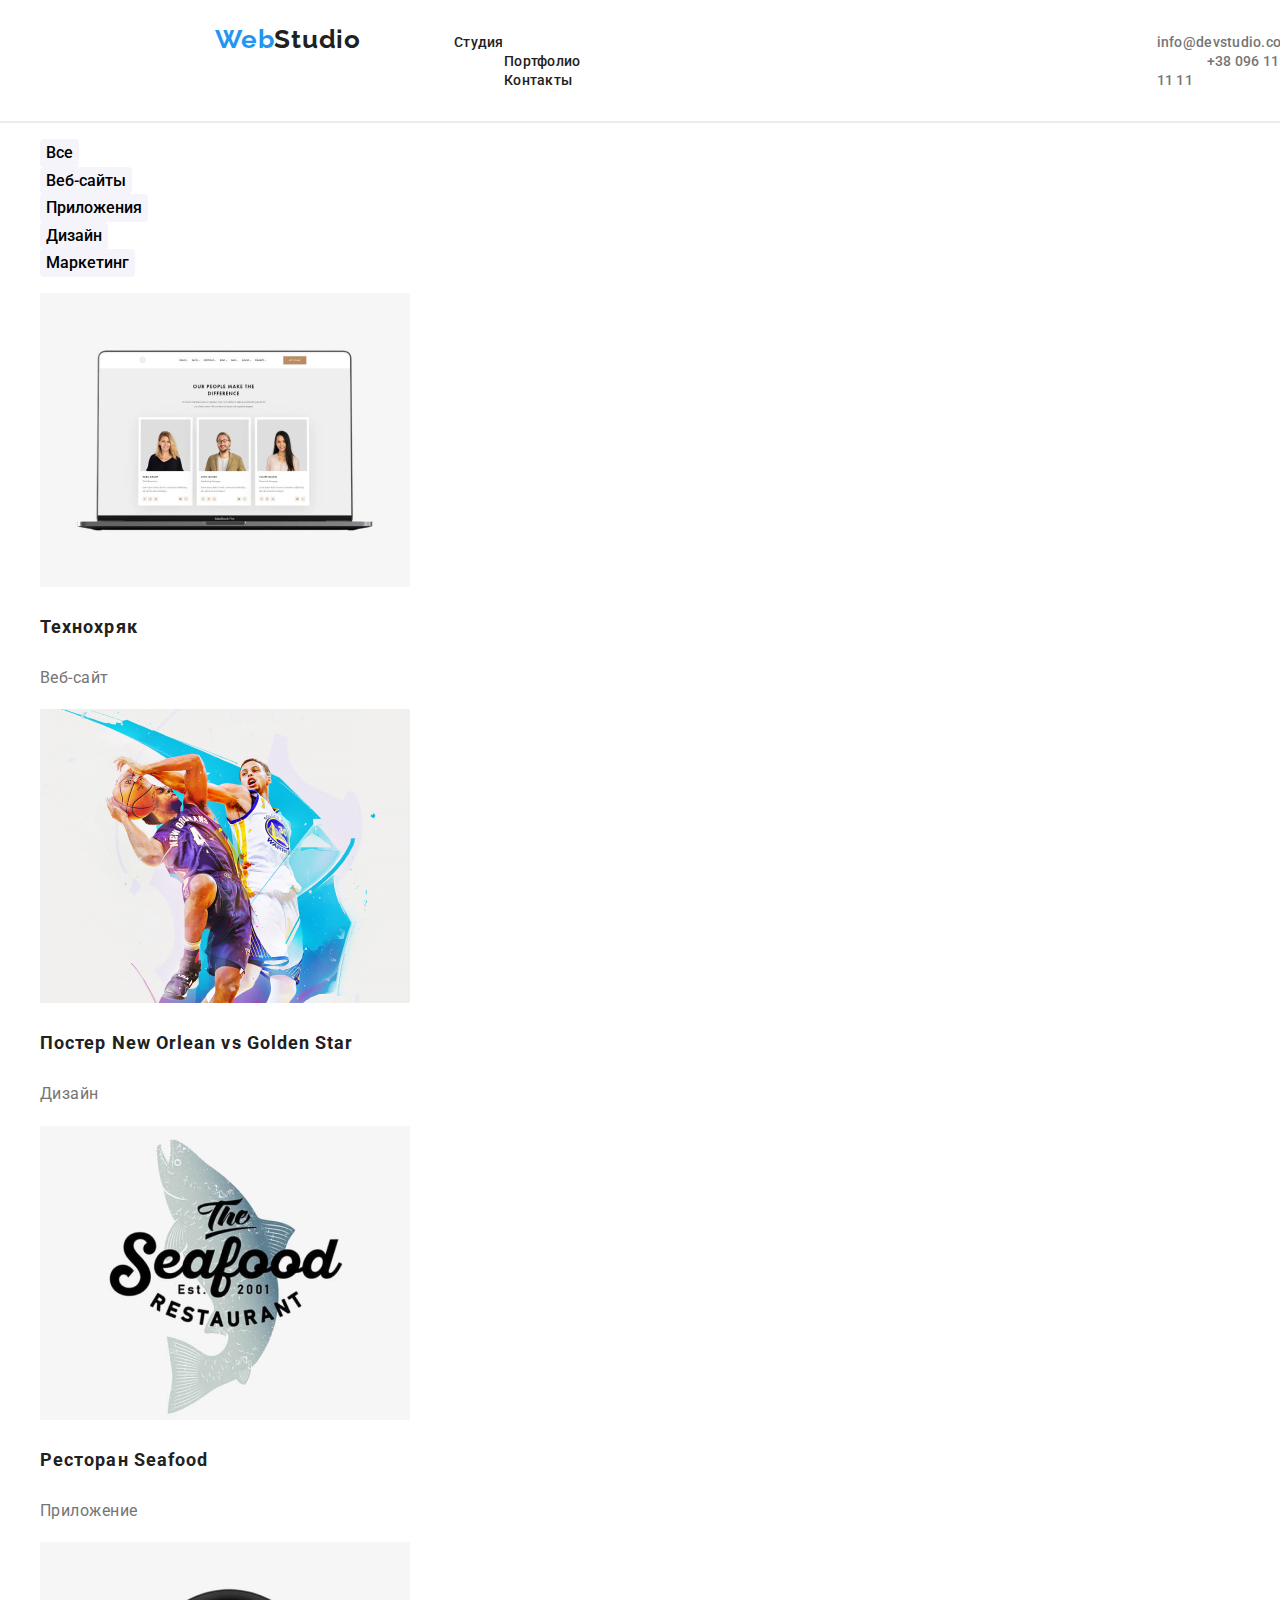
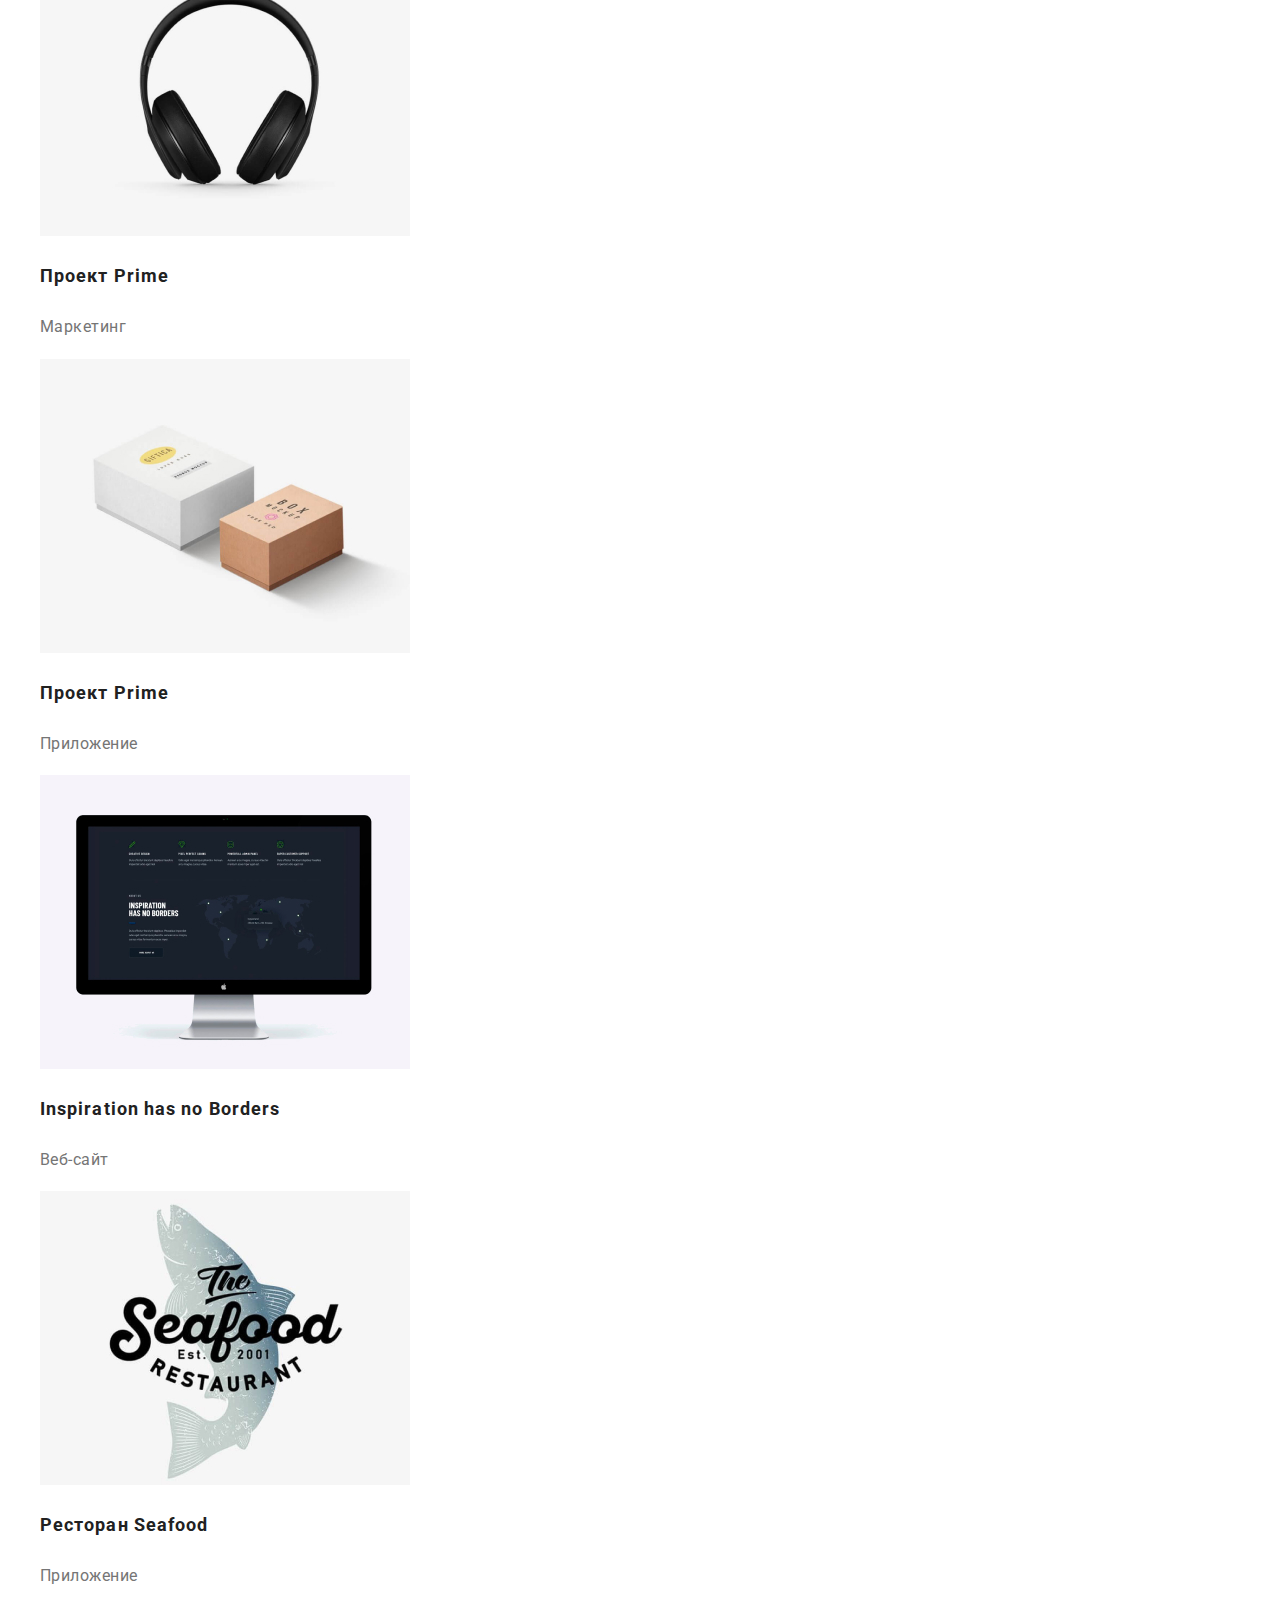
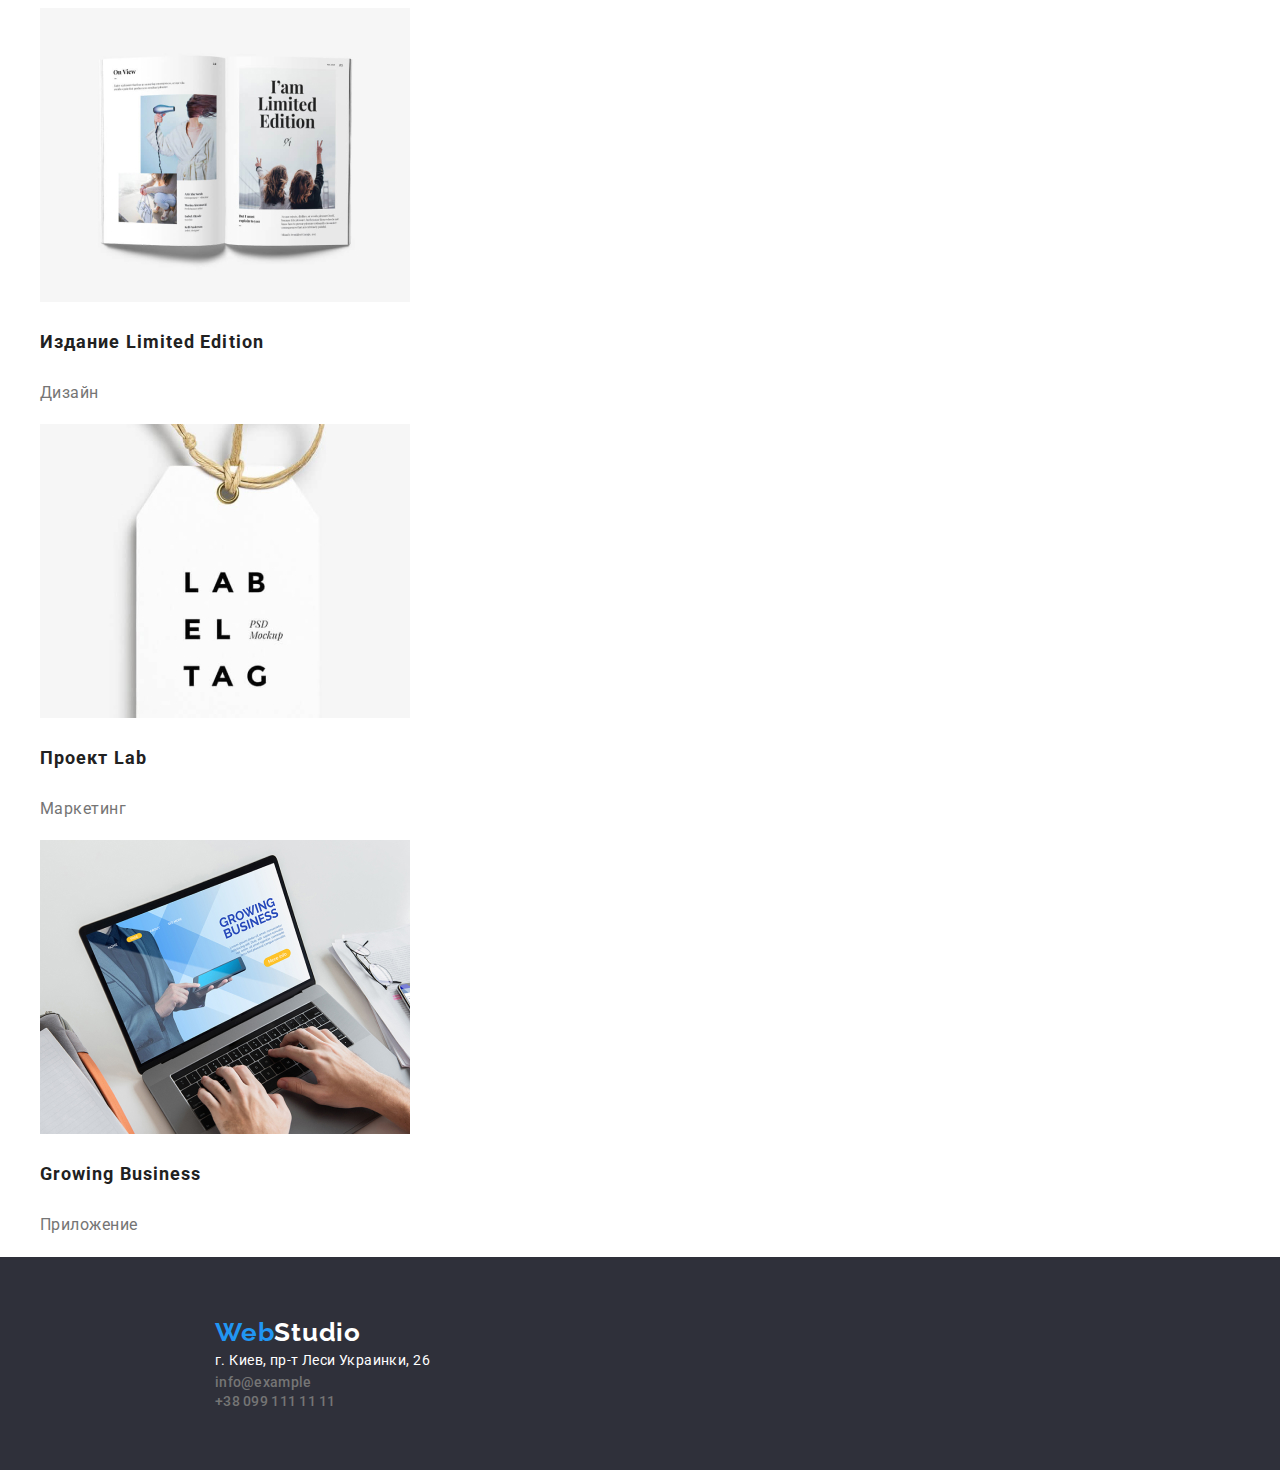
==== portfolio.html @ d6f6896d "initial commit" ====
<!DOCTYPE html>
<html lang="ru">

<head>
  <title>goit-markup-hw-03</title>
  <link href="./css/style.css" rel="stylesheet">
  <link rel="stylesheet" href="node_modules/modern-normalize/modern-normalize.css">
  <link rel="preconnect" href="https://fonts.googleapis.com">
  <link rel="preconnect" href="https://fonts.gstatic.com" crossorigin>
  <link href="https://fonts.googleapis.com/css2?family=Raleway:ital,wght@0,100;0,200;0,300;0,400;0,500;0,600;0,700;0,800;0,900;1,100;1,200;1,300;1,400;1,500;1,600;1,700;1,800;1,900&family=Roboto:ital,wght@0,100;0,300;0,400;0,500;0,700;0,900;1,100;1,300;1,400;1,500;1,700;1,900&display=swap" rel="stylesheet">
</head>

<body>
    <header>
        <div class="head-container">
        <a class="logo-link" href="./index.html" lang="en">Web<span class="accentlogo">Studio</span></a>
        <nav>
            <a href="#" class="link-inline">Студия</a>
            <a href="./portfolio.html" class="link-inline a1">Портфолио</a>
            <a href="#" class="link-inline a2">Контакты</a>
        </nav>
    
        <div class="contact">
        <a href="#" class="link-inline2">info@devstudio.com</a>
        <a href="#" class="link-inline2 a3">+38 096 111 11 11</a>
        </div>
        </div>

        <div class="line"></div>
      </header>

  <main>
    <section>
      <ul>
        <li>
          <button type="button" class="button2">Все</button>
        </li>

        <li>
          <button type="button" class="button2">Веб-сайты</button>
        </li>

        <li>
          <button type="button" class="button2">Приложения</button>
        </li>

        <li>
          <button type="button" class="button2">Дизайн</button>
        </li>

        <li>
          <button type="button" class="button2">Маркетинг</button>
        </li>
      </ul> 

      <ul>
        <li>
          <img src="./media/imgtexno.jpg" alt="технохряк" width="370" height="294" />
          <h3 class="name2">Технохряк</h3>
          <p class="prof2">Веб-сайт</p>
        </li>

        <li>
          <img src="./media/imgposter.jpg" alt="постер" width="370" height="294" />
          <h3 class="name2">Постер New Orlean vs Golden Star</h3>
          <p class="prof2">Дизайн</p>
        </li>

        <li>
          <img src="./media/imgrestoran.jpg" alt="ресторан" width="370" height="294" />
          <h3 class="name2">Ресторан Seafood</h3>
          <p class="prof2">Приложение</p>
        </li>

        <li>
          <img src="./media/imgproekt.jpg" alt="проект прайм" width="370" height="294" />
          <h3 class="name2">Проект Prime</h3>
          <p class="prof2">Маркетинг</p>
        </li>

        <li>
          <img src="./media/imgproekt2.jpg" alt="проект боксы" width="370" height="294" />
          <h3 class="name2">Проект Prime</h3>
          <p class="prof2">Приложение</p>
        </li>

        <li>
          <img src="./media/imgins.jpg" alt="inspiration сайт" width="370" height="294" />
          <h3 class="name2">Inspiration has no Borders</h3>
          <p class="prof2">Веб-сайт</p>
        </li>

        <li>
          <img src="./media/imgrestoran.jpg" alt="ресторан" width="370" height="294" />
          <h3 class="name2">Ресторан Seafood</h3>
          <p class="prof2">Приложение</p>
        </li>

        <li>
          <img src="./media/imgizdanie.jpg" alt="издание" width="370" height="294" />
          <h3 class="name2">Издание Limited Edition</h3>
          <p class="prof2">Дизайн</p>
        </li>

        <li>
          <img src="./media/imglab.jpg" alt="lab проект" width="370" height="294" />
          <h3 class="name2">Проект Lab</h3>
          <p class="prof2">Маркетинг</p>
        </li>

        <li>
          <img src="./media/imggrow.jpg" alt="grow business" width="370" height="294" />
          <h3 class="name2">Growing Business</h3>
          <p class="prof2">Приложение</p>
        </li>
      </ul>
    </section>
  </main>

  <footer>
    <div class="foot-container">
      <a class="logo-link" href="./index.html" lang="en">Web<span class="accentlogo2">Studio</span></a>
    <adress>
      <br>
      <a  class="link-inline3" href="https://www.google.com.ua/maps/place/бул.+Леси+Украинки,+26,+Киев,+02000/@50.4265807,30.5361971,17z/data=!3m1!4b1!4m5!3m4!1s0x40d4cf0e033ecbe9:0x57a4dffefec77da0!8m2!3d50.4265807!4d30.5383858">г. Киев, пр-т Леси Украинки, 26 </a>
      <br>
      <a href="#" class="link-inline2">info@example</a>
      <br>
      <a href="#" class="link-inline2">+38 099 111 11 11</a>
    </adress>
    </div>
  </footer>

</body>

</html>
---- css/style.css ----
body {
    margin: 0;
    color: #212121;
    background-color: #FFFFFF;
    font-family: Roboto;
}

a {
    text-decoration: none;
   }

ul { list-style: none; }

.head-container {
    display: flex;
    background-color: #FFFFFF;
}

.head-container .logo-link {
    padding-bottom: 25px;
    padding-top: 24px;
    padding-left: 215px;
    padding-right: 93px;
}

nav {
    padding-top: 32px;
    padding-bottom: 32px;
}

.a1 {
    padding-left: 50px;
}

.a2 {
    padding-left: 50px;
}

.a3 {
    padding-left: 50px;
}

.contact {
    padding-top: 32px;
    padding-bottom: 32px;
    padding-left: 576px;
}

.logo-link {
    font-family: Raleway;
font-style: normal;
font-weight: bold;
font-size: 26px;
line-height: 1.2;
letter-spacing: 0.03em;
color: #2196F3;
}

.accentlogo {
    font-family: Raleway;
font-style: normal;
font-weight: bold;
font-size: 26px;
line-height: 1.2;
letter-spacing: 0.03em;

color: #212121;
}

.line {
    border: 1px solid #ECECEC;
   }

.main-container1 {
    display: flex;
    background-color: #2F303A;
    flex-direction: column;
}

.main-container1 h1 {
    padding-top: 200px;
    text-align: center;
}

.main-container2 {
    display: flex;
    padding-top: 94px;
    padding-bottom: 94px;
    padding-left: 390px;
}

.div1 {
    padding-left: 60px;
}

.div2 {
    padding-left: 60px;
}

.div3 {
    padding-left: 60px;
}

.main-button {
    padding-bottom: 30px;
    padding-bottom: 200px;
    text-align: center;
}

.main-container3 {
    display: flex;
    flex-direction: column;
    padding-bottom: 94px;
}

.main-container3 h2 {
    text-align: center;
}

.main-container3 li {
    display: inline;
}

.li1 {
    padding-left: 325px;
}

.li2 {
    padding-left: 30px;
}

.li3 {
    padding-left: 30px;
}

.main-container4 {
    display: flex;
    background-color: #F5F4FA;
    flex-direction: column;
}

.main-container4 h2{
    padding-top: 54px;
    text-align: center;
}

.cards {
    display: inline;
    columns: 4;
    padding-bottom: 0px;
    padding-left: 375px;
    padding-bottom: 84px;
}

.li5 {
    margin-left: -94px;    
}

.li6 {
    margin-left: -189px;    
}

.li7 {
    margin-left: -283px;    
}

.cards h3 {
    margin-top: -85px;
}

.li4 h3{
    padding-left: 60px;
}

.li4 p{
    padding-left: 70px;
}

.li5 h3{
    padding-left: 81px;
}

.li5 p{
    padding-left: 62px;
}

.li6 h3{
    padding-left: 67px;
}

.li6 p{
    padding-left: 97px;
}

.li7 h3{
    padding-left: 68px;
}

.li7 p{
    padding-left: 92px;
}

.foot-container {
    background-color: #2F303A;
    padding-left: 215px;
    padding-top: 60px;
    padding-bottom: 60px;
}

footer .link-inline3 {
    margin-top: 9px;
}

footer .link-inline2 {
    margin-top: 9px;
}

.accentlogo2 {
    font-family: Raleway;
font-style: normal;
font-weight: bold;
font-size: 26px;
line-height: 1.2;
letter-spacing: 0.03em;
color: #FFFFFF;
}

.link-inline {
font-style: normal;
font-weight: 500;
font-size: 14px;
line-height: 1.1;
letter-spacing: 0.02em;
color: #212121;
}

.link-inline2 {
font-style: normal;
font-weight: 500;
font-size: 14px;
line-height: 1.1;
letter-spacing: 0.02em;
color: #757575;
}

.link-inline3 {
font-style: normal;
font-weight: normal;
font-size: 14px;
line-height: 24px;
letter-spacing: 0.03em;
color: #FFFFFF;
}


.link-inline:hover,
.link-inline:focus {
    color: #2196F3;
}

.link-inline2:hover,
.link-inline2:focus {
    color: #2196F3;
}

.link-inline3:hover,
.link-inline3:focus {
    color: #2196F3;
}

.main-logo {
font-style: normal;
font-weight: 900;
font-size: 44px;
line-height: 1.4;
letter-spacing: 0.06em;
text-transform: uppercase;
text-align: left;
color: #FFFFFF;
}

.button1 {
    font-family: Roboto;
color: #FFFFFF;
font-style: normal;
font-weight: bold;
font-size: 16px;
line-height: 1.9;
cursor: pointer;
background: #2196F3;
box-shadow: 0px 4px 4px rgba(0, 0, 0, 0.15);
border-radius: 4px;

width: 200px;
height: 50px;
border: none;
}

.button2 {
    font-family: Roboto;
font-style: normal;
font-weight: 500;
font-size: 16px;
line-height: 1.6;
cursor: pointer;
background: #F5F4FA;
border-radius: 4px;
border: none;
}

.button2:hover,
.button2:focus {
    background: #2196F3;
}

.main-zag {
font-style: normal;
font-weight: bold;
font-size: 14px;
line-height: 1.1;
letter-spacing: 0.03em;
text-transform: uppercase;
color: #212121;
}

.main-par {
font-style: normal;
font-weight: normal;
font-size: 14px;
line-height: 1.7;
letter-spacing: 0.03em;
color: #757575;
}

.main-zag-2 {
font-style: normal;
font-weight: bold;
font-size: 36px;
line-height: 1.2;
text-align: left;
letter-spacing: 0.03em;
color: #212121;
}

.name {
font-style: normal;
font-weight: 500;
font-size: 16px;
line-height: 1.2;
text-align: left;
letter-spacing: 0.03em;
color: #212121;
}

.prof {
font-style: normal;
font-weight: normal;
font-size: 16px;
line-height: 1.2;
text-align: left;
letter-spacing: 0.03em;
color: #757575;
}

.name2 {
font-style: normal;
font-weight: bold;
font-size: 18px;
line-height: 2;
letter-spacing: 0.06em;
color: #212121; 
}

.prof2 {
font-style: normal;
font-weight: normal;
font-size: 16px;
line-height: 1.9;
letter-spacing: 0.03em;
color: #757575;
}
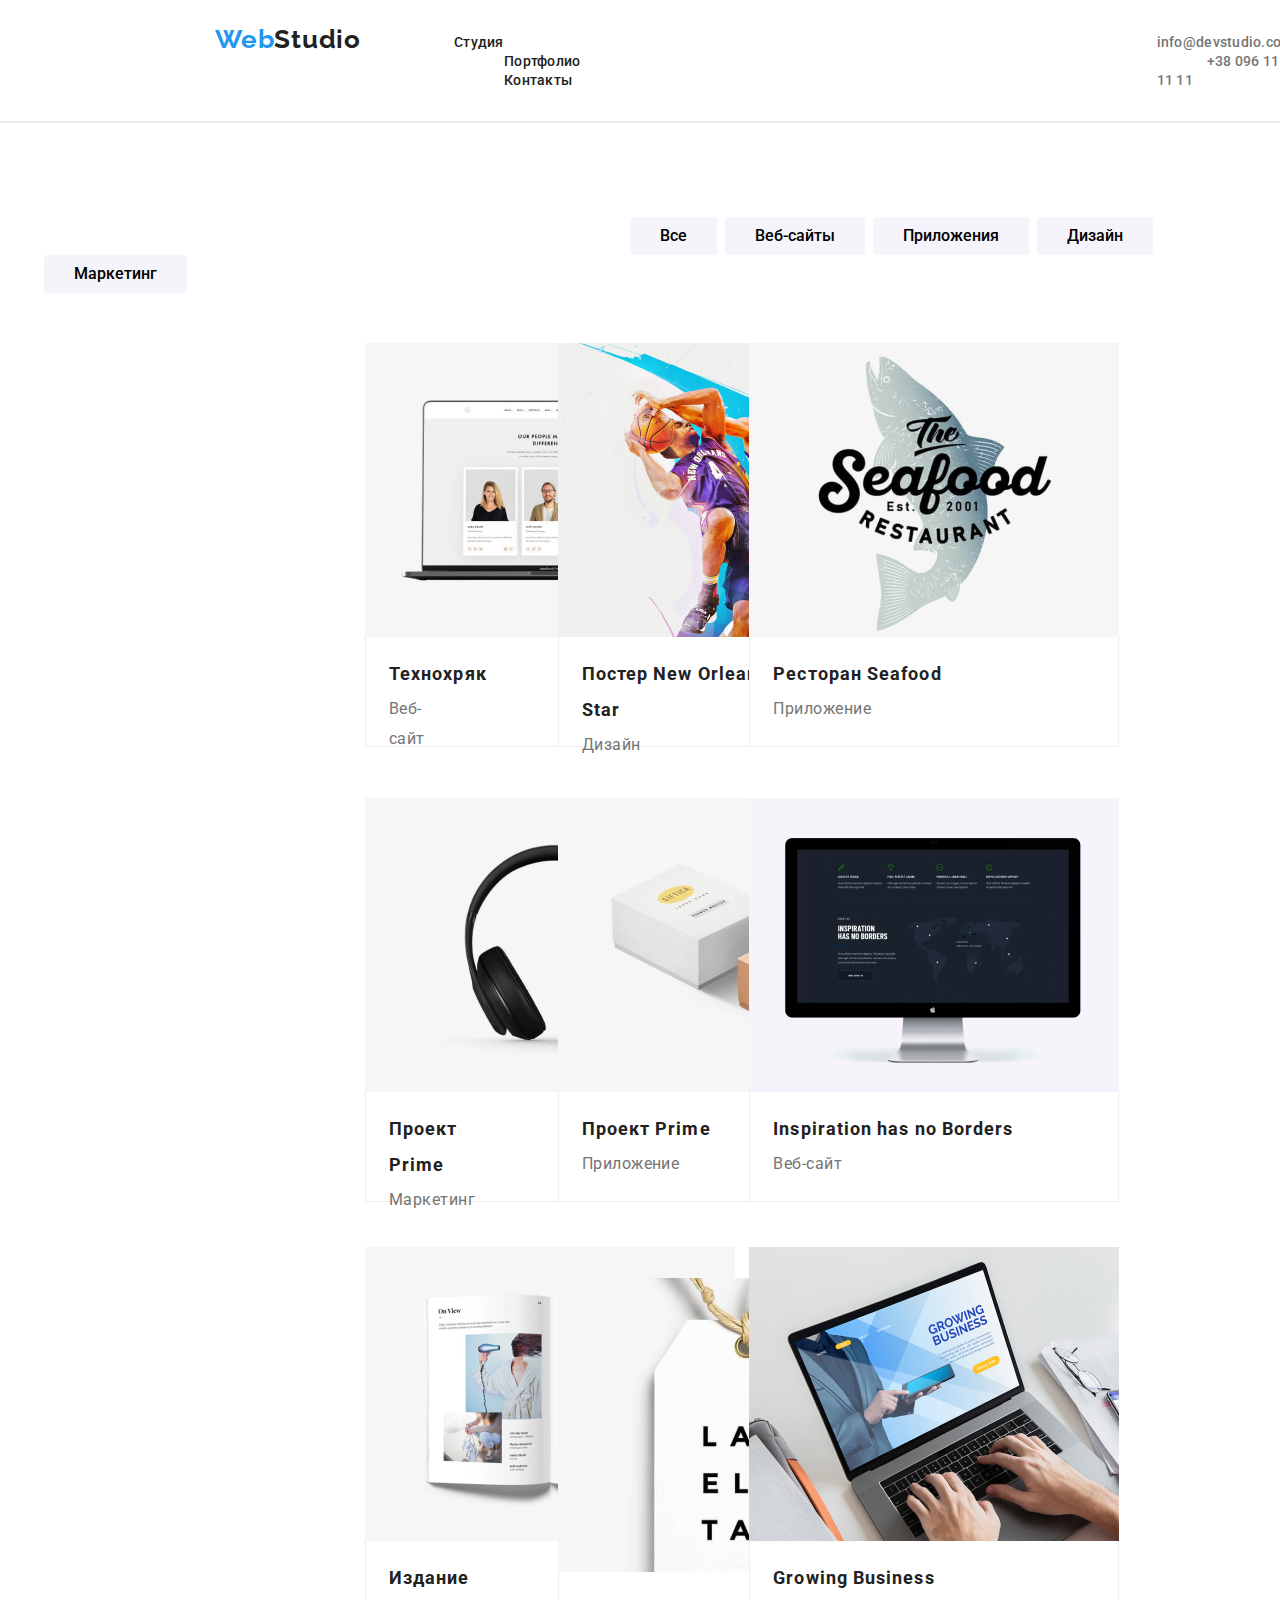
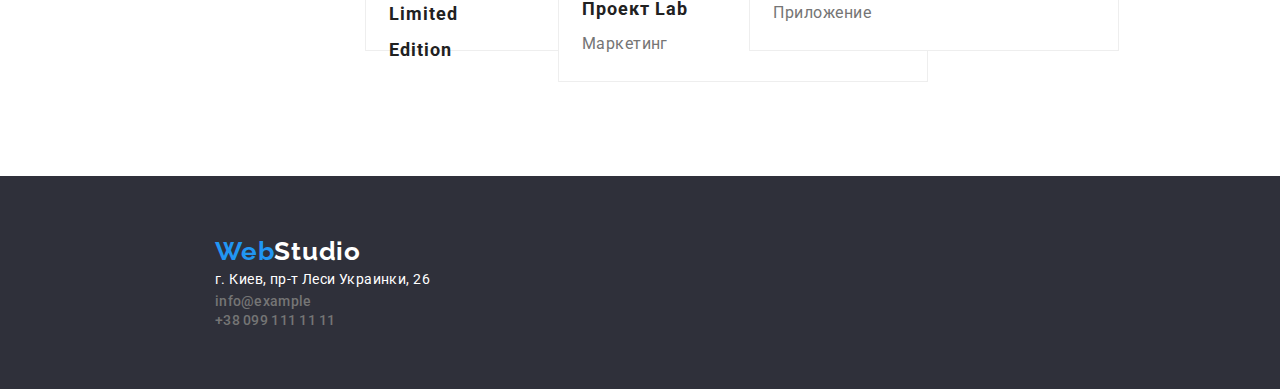
==== commit c4b9142c: "initial commit" ====
--- a/portfolio.html
+++ b/portfolio.html
@@ -31,90 +31,100 @@
 
   <main>
     <section>
-      <ul>
-        <li>
-          <button type="button" class="button2">Все</button>
-        </li>
+      <div class="main-container5">
+        <ul>
+          <li class="li8">
+            <button type="button" class="button2">⠀⠀Все⠀⠀</button>
+          </li>
+  
+          <li class="li9">
+            <button type="button" class="button2">⠀⠀Веб-сайты⠀⠀</button>
+          </li>
+  
+          <li class="li10">
+            <button type="button" class="button2">⠀⠀Приложения⠀⠀</button>
+          </li>
+  
+          <li class="li11">
+            <button type="button" class="button2">⠀⠀Дизайн⠀⠀</button>
+          </li>
+  
+          <li class="li12">
+            <button type="button" class="button2">⠀⠀Маркетинг⠀⠀</button>
+          </li>
+        </ul> 
+  
+      </div>
+    </section>
+      
+      <section>
+        <div></div>
+        <div class="main-container6">
+          <ul class="cards2">
+            <li class="li13">
+              <img src="./media/imgtexno.jpg" alt="технохряк" width="370" height="404" />
+              <h3 class="name2">Технохряк</h3>
+              <p class="prof2">Веб-сайт</p>
+            </li>
+    
+            <li class="li14">
+              <img src="./media/imgposter.jpg" alt="постер" width="370" height="404" />
+              <h3 class="name2">Постер New Orlean vs Golden Star</h3>
+              <p class="prof2">Дизайн</p>
+            </li>
+    
+            <li class="li15">
+              <img src="./media/imgrestoran.jpg" alt="ресторан" width="370" height="404" />
+              <h3 class="name2">Ресторан Seafood</h3>
+              <p class="prof2">Приложение</p>
+            </li>
+          </ul>  
+        </div>
 
-        <li>
-          <button type="button" class="button2">Веб-сайты</button>
-        </li>
+        <div class="main-container7">
+          <ul class="cards2">
+          <li class="li16">
+            <img src="./media/imgproekt.jpg" alt="проект прайм" width="370" height="404" />
+            <h3 class="name2">Проект Prime</h3>
+            <p class="prof2">Маркетинг</p>
+          </li>
+  
+          <li class="li17">
+            <img src="./media/imgproekt2.jpg" alt="проект боксы" width="370" height="404" />
+            <h3 class="name2">Проект Prime</h3>
+            <p class="prof2">Приложение</p>
+          </li>
+  
+          <li class="li18">
+            <img src="./media/imgins.jpg" alt="inspiration сайт" width="370" height="404" />
+            <h3 class="name2">Inspiration has no Borders</h3>
+            <p class="prof2">Веб-сайт</p>
+          </li>
+        </ul>
+        </div>
 
-        <li>
-          <button type="button" class="button2">Приложения</button>
-        </li>
-
-        <li>
-          <button type="button" class="button2">Дизайн</button>
-        </li>
-
-        <li>
-          <button type="button" class="button2">Маркетинг</button>
-        </li>
-      </ul> 
-
-      <ul>
-        <li>
-          <img src="./media/imgtexno.jpg" alt="технохряк" width="370" height="294" />
-          <h3 class="name2">Технохряк</h3>
-          <p class="prof2">Веб-сайт</p>
-        </li>
-
-        <li>
-          <img src="./media/imgposter.jpg" alt="постер" width="370" height="294" />
-          <h3 class="name2">Постер New Orlean vs Golden Star</h3>
-          <p class="prof2">Дизайн</p>
-        </li>
-
-        <li>
-          <img src="./media/imgrestoran.jpg" alt="ресторан" width="370" height="294" />
-          <h3 class="name2">Ресторан Seafood</h3>
-          <p class="prof2">Приложение</p>
-        </li>
-
-        <li>
-          <img src="./media/imgproekt.jpg" alt="проект прайм" width="370" height="294" />
-          <h3 class="name2">Проект Prime</h3>
-          <p class="prof2">Маркетинг</p>
-        </li>
-
-        <li>
-          <img src="./media/imgproekt2.jpg" alt="проект боксы" width="370" height="294" />
-          <h3 class="name2">Проект Prime</h3>
-          <p class="prof2">Приложение</p>
-        </li>
-
-        <li>
-          <img src="./media/imgins.jpg" alt="inspiration сайт" width="370" height="294" />
-          <h3 class="name2">Inspiration has no Borders</h3>
-          <p class="prof2">Веб-сайт</p>
-        </li>
-
-        <li>
-          <img src="./media/imgrestoran.jpg" alt="ресторан" width="370" height="294" />
-          <h3 class="name2">Ресторан Seafood</h3>
-          <p class="prof2">Приложение</p>
-        </li>
-
-        <li>
-          <img src="./media/imgizdanie.jpg" alt="издание" width="370" height="294" />
-          <h3 class="name2">Издание Limited Edition</h3>
-          <p class="prof2">Дизайн</p>
-        </li>
-
-        <li>
-          <img src="./media/imglab.jpg" alt="lab проект" width="370" height="294" />
-          <h3 class="name2">Проект Lab</h3>
-          <p class="prof2">Маркетинг</p>
-        </li>
-
-        <li>
-          <img src="./media/imggrow.jpg" alt="grow business" width="370" height="294" />
-          <h3 class="name2">Growing Business</h3>
-          <p class="prof2">Приложение</p>
-        </li>
-      </ul>
-    </section>
+        <div class="main-container8">
+          <ul class="cards2">
+            <li class="li19">
+              <img src="./media/imgizdanie.jpg" alt="издание" width="370" height="404" />
+              <h3 class="name2">Издание Limited Edition</h3>
+              <p class="prof2">Дизайн</p>
+            </li>
+    
+            <li class="li20">
+              <img src="./media/imglab.jpg" alt="lab проект" width="370" height="404" />
+              <h3 class="name2">Проект Lab</h3>
+              <p class="prof2">Маркетинг</p>
+            </li>
+    
+            <li class="li21">
+              <img src="./media/imggrow.jpg" alt="grow business" width="370" height="404" />
+              <h3 class="name2">Growing Business</h3>
+              <p class="prof2">Приложение</p>
+            </li>
+          </ul>
+        </div>
+      </section>
   </main>
 
   <footer>
--- a/css/style.css
+++ b/css/style.css
@@ -147,7 +147,6 @@
 .cards {
     display: inline;
     columns: 4;
-    padding-bottom: 0px;
     padding-left: 375px;
     padding-bottom: 84px;
 }
@@ -198,6 +197,128 @@
 
 .li7 p{
     padding-left: 92px;
+}
+
+.main-container5 {
+    padding-top: 78px;
+    display: flex;
+    flex-direction: column;
+}
+
+.main-container5 li {
+    display: inline;
+    columns: 5;
+}
+
+.li8 {
+    padding-left: 590px;
+}
+
+.li9 {
+    padding-left: 4px;
+}
+
+.li10 {
+    padding-left: 4px;
+}
+
+.li11 {
+    padding-left: 4px;
+}
+
+.li12 {
+    padding-left: 4px;
+}
+
+.main-container6 {
+    display: flex;
+    flex-direction: column;
+    columns: 3;
+    padding-top: 18px;
+}
+
+.main-container6 h3 {
+    padding-left: 24px;
+    margin-top: -95px;
+}
+
+.main-container6 p {
+    padding-left: 24px;
+    margin-top: -16px;
+}
+
+.main-container7 {
+    display: flex;
+    flex-direction: column;
+    columns: 3;
+}
+
+.main-container7 h3 {
+    padding-left: 24px;
+    margin-top: -95px;
+}
+
+.main-container7 p {
+    padding-left: 24px;
+    margin-top: -16px;
+}
+
+.main-container8 {
+    display: flex;
+    flex-direction: column;
+    columns: 3;
+    padding-bottom: 74px;
+}
+
+.main-container8 h3 {
+    padding-left: 24px;
+    margin-top: -95px;
+}
+
+.main-container8 p {
+    padding-left: 24px;
+    margin-top: -16px;
+}
+
+.cards2  {
+    display: inline;
+    columns: 3;
+}
+
+.li13 {
+    padding-left: 325px;
+}
+
+.li14 {
+    padding-left: 99px;
+}
+
+.li15 {
+    margin-left: -128px;
+}
+
+.li16 {
+    padding-left: 325px;
+}
+
+.li17 {
+    padding-left: 99px;
+}
+
+.li18 {
+    margin-left: -128px;
+}
+
+.li19 {
+    padding-left: 325px;
+}
+
+.li20 {
+    padding-left: 99px;
+}
+
+.li21 {
+    margin-left: -128px;
 }
 
 .foot-container {
@@ -306,6 +427,8 @@
 background: #F5F4FA;
 border-radius: 4px;
 border: none;
+
+height: 38px;
 }
 
 .button2:hover,
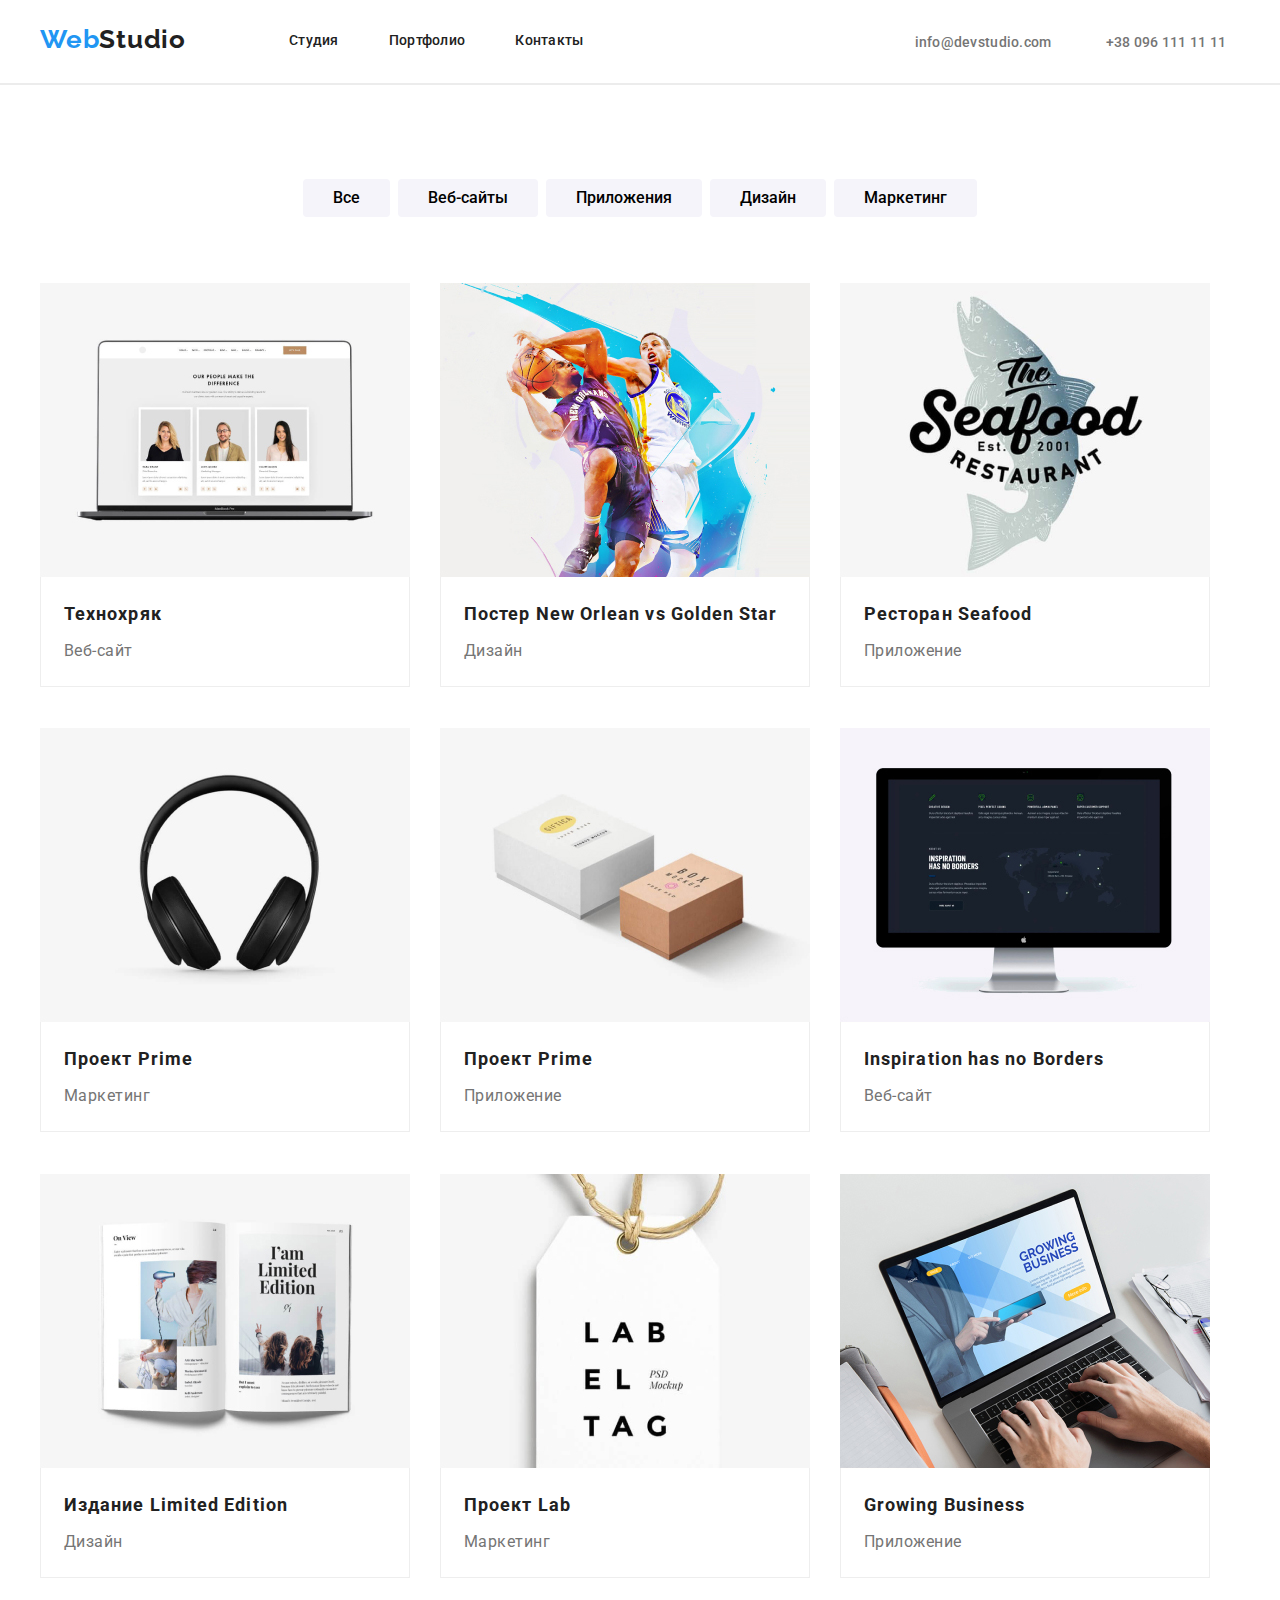
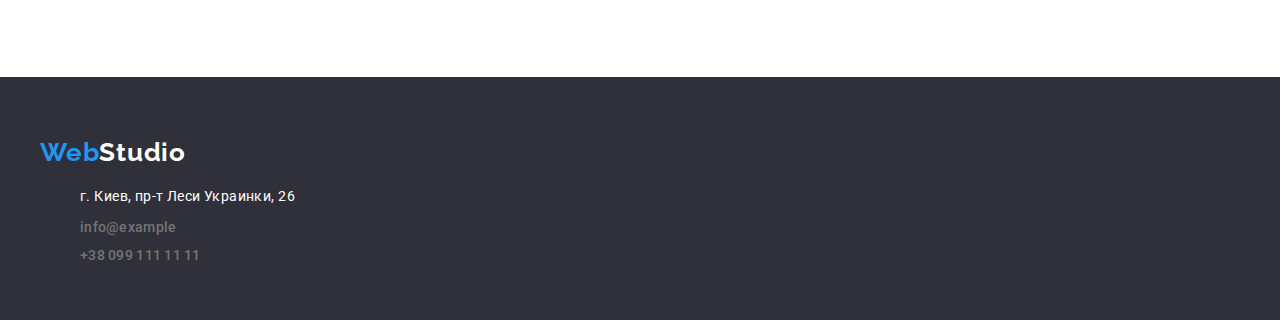
==== commit b76444f9: "initial commit" ====
--- a/portfolio.html
+++ b/portfolio.html
@@ -4,142 +4,158 @@
 <head>
   <title>goit-markup-hw-03</title>
   <link href="./css/style.css" rel="stylesheet">
-  <link rel="stylesheet" href="node_modules/modern-normalize/modern-normalize.css">
   <link rel="preconnect" href="https://fonts.googleapis.com">
   <link rel="preconnect" href="https://fonts.gstatic.com" crossorigin>
   <link href="https://fonts.googleapis.com/css2?family=Raleway:ital,wght@0,100;0,200;0,300;0,400;0,500;0,600;0,700;0,800;0,900;1,100;1,200;1,300;1,400;1,500;1,600;1,700;1,800;1,900&family=Roboto:ital,wght@0,100;0,300;0,400;0,500;0,700;0,900;1,100;1,300;1,400;1,500;1,700;1,900&display=swap" rel="stylesheet">
 </head>
 
 <body>
-    <header>
-        <div class="head-container">
+  <header>
+    <div class="container">
         <a class="logo-link" href="./index.html" lang="en">Web<span class="accentlogo">Studio</span></a>
         <nav>
-            <a href="#" class="link-inline">Студия</a>
-            <a href="./portfolio.html" class="link-inline a1">Портфолио</a>
-            <a href="#" class="link-inline a2">Контакты</a>
+            <ul>
+                <li><a href="#" class="link-inline">Студия</a> </li>
+                <li><a href="./portfolio.html" class="link-inline a1">Портфолио</a></li>
+                <li><a href="#" class="link-inline a2">Контакты</a></li>
+            </ul>
         </nav>
-    
+
         <div class="contact">
-        <a href="#" class="link-inline2">info@devstudio.com</a>
-        <a href="#" class="link-inline2 a3">+38 096 111 11 11</a>
+          <a href="#" class="link-inline2">info@devstudio.com</a>
+          <a href="#" class="link-inline2 a3">+38 096 111 11 11</a>
         </div>
-        </div>
-
-        <div class="line"></div>
-      </header>
+    </div>
+</header>
+<hr class="line">
 
   <main>
     <section>
-      <div class="main-container5">
-        <ul>
-          <li class="li8">
-            <button type="button" class="button2">⠀⠀Все⠀⠀</button>
-          </li>
-  
-          <li class="li9">
-            <button type="button" class="button2">⠀⠀Веб-сайты⠀⠀</button>
-          </li>
-  
-          <li class="li10">
-            <button type="button" class="button2">⠀⠀Приложения⠀⠀</button>
-          </li>
-  
-          <li class="li11">
-            <button type="button" class="button2">⠀⠀Дизайн⠀⠀</button>
-          </li>
-  
-          <li class="li12">
-            <button type="button" class="button2">⠀⠀Маркетинг⠀⠀</button>
-          </li>
-        </ul> 
-  
-      </div>
-    </section>
-      
-      <section>
-        <div></div>
-        <div class="main-container6">
-          <ul class="cards2">
-            <li class="li13">
-              <img src="./media/imgtexno.jpg" alt="технохряк" width="370" height="404" />
-              <h3 class="name2">Технохряк</h3>
-              <p class="prof2">Веб-сайт</p>
+      <div class="main-section-5">
+        <div class="container">
+          <ul>
+            <li>
+              <button type="button" class="button2">⠀⠀Все⠀⠀</button>
             </li>
     
             <li class="li14">
-              <img src="./media/imgposter.jpg" alt="постер" width="370" height="404" />
-              <h3 class="name2">Постер New Orlean vs Golden Star</h3>
-              <p class="prof2">Дизайн</p>
+              <button type="button" class="button2">⠀⠀Веб-сайты⠀⠀</button>
             </li>
     
             <li class="li15">
-              <img src="./media/imgrestoran.jpg" alt="ресторан" width="370" height="404" />
-              <h3 class="name2">Ресторан Seafood</h3>
-              <p class="prof2">Приложение</p>
-            </li>
-          </ul>  
-        </div>
-
-        <div class="main-container7">
-          <ul class="cards2">
-          <li class="li16">
-            <img src="./media/imgproekt.jpg" alt="проект прайм" width="370" height="404" />
-            <h3 class="name2">Проект Prime</h3>
-            <p class="prof2">Маркетинг</p>
-          </li>
-  
-          <li class="li17">
-            <img src="./media/imgproekt2.jpg" alt="проект боксы" width="370" height="404" />
-            <h3 class="name2">Проект Prime</h3>
-            <p class="prof2">Приложение</p>
-          </li>
-  
-          <li class="li18">
-            <img src="./media/imgins.jpg" alt="inspiration сайт" width="370" height="404" />
-            <h3 class="name2">Inspiration has no Borders</h3>
-            <p class="prof2">Веб-сайт</p>
-          </li>
-        </ul>
-        </div>
-
-        <div class="main-container8">
-          <ul class="cards2">
-            <li class="li19">
-              <img src="./media/imgizdanie.jpg" alt="издание" width="370" height="404" />
-              <h3 class="name2">Издание Limited Edition</h3>
-              <p class="prof2">Дизайн</p>
+              <button type="button" class="button2">⠀⠀Приложения⠀⠀</button>
             </li>
     
-            <li class="li20">
-              <img src="./media/imglab.jpg" alt="lab проект" width="370" height="404" />
-              <h3 class="name2">Проект Lab</h3>
-              <p class="prof2">Маркетинг</p>
+            <li class="li16">
+              <button type="button" class="button2">⠀⠀Дизайн⠀⠀</button>
             </li>
     
-            <li class="li21">
-              <img src="./media/imggrow.jpg" alt="grow business" width="370" height="404" />
-              <h3 class="name2">Growing Business</h3>
-              <p class="prof2">Приложение</p>
+            <li class="li17">
+              <button type="button" class="button2">⠀⠀Маркетинг⠀⠀</button>
             </li>
-          </ul>
+          </ul> 
         </div>
-      </section>
+      </div>
+
+      <div class="main-section-9">
+        <div class="main-section-6">
+          <div class="container">
+              <ul>
+                  <li class="li18">
+                      <img src="./media/imgtexno.jpg" alt="технохряк" width="370" height="404" />
+                      <h3 class="name2">Технохряк</h3>
+                      <p class="prof2">Веб-сайт</p>
+                  </li>
+      
+                  <li class="li19">
+                      <img src="./media/imgposter.jpg" alt="постер" width="370" height="404" />
+                      <h3 class="name2">Постер New Orlean vs Golden Star</h3>
+                      <p class="prof2">Дизайн</p>
+                  </li>
+      
+                  <li class="li20">
+                      <img src="./media/imgrestoran.jpg" alt="ресторан" width="370" height="404" />
+                      <h3 class="name2">Ресторан Seafood</h3>
+                      <p class="prof2">Приложение</p>
+                  </li>
+              </ul>
+          </div>
+      </div>
+      
+      <div class="main-section-7">
+          <div class="container">
+              <ul>
+                  <li class="li21">
+                      <img src="./media/imgproekt.jpg" alt="проект прайм" width="370" height="404" />
+                      <h3 class="name2">Проект Prime</h3>
+                      <p class="prof2">Маркетинг</p>
+                  </li>
+      
+                  <li class="li22">
+                      <img src="./media/imgproekt2.jpg" alt="проект боксы" width="370" height="404" />
+                      <h3 class="name2">Проект Prime</h3>
+                      <p class="prof2">Приложение</p>
+                  </li>
+      
+                  <li class="li23">
+                      <img src="./media/imgins.jpg" alt="inspiration сайт" width="370" height="404" />
+                      <h3 class="name2">Inspiration has no Borders</h3>
+                      <p class="prof2">Веб-сайт</p>
+                  </li>
+              </ul>
+          </div>
+      </div>
+      
+      
+      <div class="main-section-8">
+          <div class="container">
+              <ul>
+                  <li class="li24">
+                      <img src="./media/imgizdanie.jpg" alt="издание" width="370" height="404" />
+                      <h3 class="name2">Издание Limited Edition</h3>
+                      <p class="prof2">Дизайн</p>
+                  </li>
+      
+                  <li class="li25">
+                      <img src="./media/imglab.jpg" alt="lab проект" width="370" height="404" />
+                      <h3 class="name2">Проект Lab</h3>
+                      <p class="prof2">Маркетинг</p>
+                  </li>
+      
+                  <li class="li26">
+                      <img src="./media/imggrow.jpg" alt="grow business" width="370" height="404" />
+                      <h3 class="name2">Growing Business</h3>
+                      <p class="prof2">Приложение</p>
+                  </li>
+              </ul>
+          </div>
+      </div>
+      </div>
+      
+      
+    </section>
   </main>
 
   <footer>
-    <div class="foot-container">
-      <a class="logo-link" href="./index.html" lang="en">Web<span class="accentlogo2">Studio</span></a>
-    <adress>
-      <br>
-      <a  class="link-inline3" href="https://www.google.com.ua/maps/place/бул.+Леси+Украинки,+26,+Киев,+02000/@50.4265807,30.5361971,17z/data=!3m1!4b1!4m5!3m4!1s0x40d4cf0e033ecbe9:0x57a4dffefec77da0!8m2!3d50.4265807!4d30.5383858">г. Киев, пр-т Леси Украинки, 26 </a>
-      <br>
-      <a href="#" class="link-inline2">info@example</a>
-      <br>
-      <a href="#" class="link-inline2">+38 099 111 11 11</a>
-    </adress>
+    <div class="container">
+        <a class="logo-link" href="./index.html" lang="en">Web<span class="accentlogo2">Studio</span></a>
+        <adress>
+            <ul>
+                <li>
+                    <a class="link-inline3" href="https://www.google.com.ua/maps/place/бул.+Леси+Украинки,+26,+Киев,+02000/@50.4265807,30.5361971,17z/data=!3m1!4b1!4m5!3m4!1s0x40d4cf0e033ecbe9:0x57a4dffefec77da0!8m2!3d50.4265807!4d30.5383858">г. Киев, пр-т Леси Украинки, 26 </a>
+                </li>
+
+                <li class="li12">
+                    <a href="#" class="link-inline2">info@example</a>
+                </li>
+
+                <li class="li13">
+                    <a href="#" class="link-inline2">+38 099 111 11 11</a>
+                </li>
+            </ul>
+        </adress>
     </div>
-  </footer>
+</footer>
 
 </body>
 
--- a/css/style.css
+++ b/css/style.css
@@ -11,39 +11,237 @@
 
 ul { list-style: none; }
 
-.head-container {
-    display: flex;
-    background-color: #FFFFFF;
-}
-
-.head-container .logo-link {
-    padding-bottom: 25px;
-    padding-top: 24px;
-    padding-left: 215px;
-    padding-right: 93px;
+header {
+    display: flex;
+    background-color: #FFFFFF;
+}
+
+.line {
+    margin: 0;
+    border: 1px solid #ECECEC;
+}
+
+header .container {
+    display: flex;
 }
 
 nav {
-    padding-top: 32px;
-    padding-bottom: 32px;
-}
-
-.a1 {
-    padding-left: 50px;
-}
-
-.a2 {
-    padding-left: 50px;
-}
-
-.a3 {
-    padding-left: 50px;
+    display: flex;
+}
+
+header ul {
+    display: flex;
+    margin: 0;
+    padding-top: 30px;
+    padding-bottom: 30px;
+}
+
+.a1 , .a2 , .a3{
+    margin-left: 50px;
 }
 
 .contact {
     padding-top: 32px;
     padding-bottom: 32px;
-    padding-left: 576px;
+    padding-left: 331px;
+}
+
+header .logo-link {
+    padding-top: 24px;
+    padding-bottom: 25px;
+    padding-right: 63px;
+}
+
+.container {
+    width: 1200px;
+    padding-left: 15px;
+    padding-right: 15px;
+    margin: 0 auto;
+}
+
+.main-section-1 {
+    display: flex;
+    background-color: #2F303A;
+    padding-top: 200px;
+    padding-bottom: 200px;
+}
+
+.main-section-1 h1 {
+    text-align: center;
+    margin-top: 0;
+}
+
+.button-pos {
+    display: flex;
+    justify-content: center;
+}
+
+.main-section-2 {
+    display: flex;
+    background-color: #FFFFFF;
+}
+
+.main-section-2 ul {
+    display: flex;
+    margin: 0;
+    padding-top: 94px;
+    padding-bottom: 94px;
+}
+
+.li1 {
+    margin-left: -40px;
+}
+
+.li2 , .li3 , .li4 {
+    margin-left: 65px;
+}
+
+.main-section-3 {
+    display: flex;
+    background-color: #FFFFFF;
+}
+
+.main-section-3 h2 {
+    text-align: center;
+}
+
+.main-section-3 ul {
+    display: flex;
+    padding-bottom: 94px;
+}
+
+.li5 {
+    margin-left: -25px;
+}
+
+.li6 , .li7 {
+    margin-left: 30px;
+}
+
+.main-section-4 {
+    display: flex;
+    background-color: #F5F4FA;
+}
+
+.main-section-4 h2 {
+    margin: 0;
+    padding-top: 94px;
+    text-align: center;
+}
+
+.main-section-4 ul {
+    display: flex;
+    margin: 0;
+    padding-top: 50px;
+    padding-bottom: 94px;
+}
+
+.li8 {
+    margin-left: -25px;
+
+}
+
+.li9 , .li10 , .li11{
+    margin-left: 30px;
+}
+
+.main-section-4 h3 {
+    margin: 0;
+    text-align: center;
+    margin-top: -85px;
+}
+
+.main-section-4 p {
+    margin: 0;
+    text-align: center;
+    padding-top: 10px;
+    padding-bottom: 30px;
+}
+
+.main-section-5 {
+    display: flex;
+    background-color: #FFFFFF;
+    padding-top: 94px;
+    padding-bottom: 50px;
+}
+
+.main-section-5 ul {
+    display: flex;
+    margin-left: -40px;
+    margin-top: 0;
+    margin-bottom: 0;
+    justify-content: center;
+}
+
+.li14 , .li15 , .li16 , .li17 {
+    margin-left: 8px;
+}
+
+.main-section-6 {
+    background-color: #FFFFFF;
+    display: flex;
+    padding-bottom: 30px;
+}
+
+.main-section-6 ul {
+    display: flex;
+}
+
+.li18 , .li21 , .li24 {
+    margin-left: -40px;
+}
+
+.li19 , .li20 , .li22 , .li23 , .li25 , .li26{
+    margin-left: 30px
+}
+
+.main-section-7 {
+    background-color: #FFFFFF;
+    display: flex;
+    padding-bottom: 30px;
+}
+
+.main-section-7 ul {
+    display: flex;
+}
+
+.main-section-8 {
+    background-color: #FFFFFF;
+    display: flex;
+    padding-bottom: 30px;
+}
+
+.main-section-8 ul {
+    display: flex;
+}
+
+.main-section-9 {
+    padding-bottom: 74px;
+}
+
+.main-section-9 h3{
+    margin: 0;
+    margin-top: -95px;
+    margin-left: 24px;
+}
+
+.main-section-9 p {
+    margin: 0;
+    margin-left: 24px;
+    padding-top: 4px;
+    
+}
+
+footer {
+    display: flex;
+    background-color: #2F303A;
+    margin: 0;
+    padding-top: 60px;
+    padding-bottom: 40px;
+}
+
+.li12 , .li13 {
+    padding-top: 9px;
 }
 
 .logo-link {
@@ -65,275 +263,6 @@
 letter-spacing: 0.03em;
 
 color: #212121;
-}
-
-.line {
-    border: 1px solid #ECECEC;
-   }
-
-.main-container1 {
-    display: flex;
-    background-color: #2F303A;
-    flex-direction: column;
-}
-
-.main-container1 h1 {
-    padding-top: 200px;
-    text-align: center;
-}
-
-.main-container2 {
-    display: flex;
-    padding-top: 94px;
-    padding-bottom: 94px;
-    padding-left: 390px;
-}
-
-.div1 {
-    padding-left: 60px;
-}
-
-.div2 {
-    padding-left: 60px;
-}
-
-.div3 {
-    padding-left: 60px;
-}
-
-.main-button {
-    padding-bottom: 30px;
-    padding-bottom: 200px;
-    text-align: center;
-}
-
-.main-container3 {
-    display: flex;
-    flex-direction: column;
-    padding-bottom: 94px;
-}
-
-.main-container3 h2 {
-    text-align: center;
-}
-
-.main-container3 li {
-    display: inline;
-}
-
-.li1 {
-    padding-left: 325px;
-}
-
-.li2 {
-    padding-left: 30px;
-}
-
-.li3 {
-    padding-left: 30px;
-}
-
-.main-container4 {
-    display: flex;
-    background-color: #F5F4FA;
-    flex-direction: column;
-}
-
-.main-container4 h2{
-    padding-top: 54px;
-    text-align: center;
-}
-
-.cards {
-    display: inline;
-    columns: 4;
-    padding-left: 375px;
-    padding-bottom: 84px;
-}
-
-.li5 {
-    margin-left: -94px;    
-}
-
-.li6 {
-    margin-left: -189px;    
-}
-
-.li7 {
-    margin-left: -283px;    
-}
-
-.cards h3 {
-    margin-top: -85px;
-}
-
-.li4 h3{
-    padding-left: 60px;
-}
-
-.li4 p{
-    padding-left: 70px;
-}
-
-.li5 h3{
-    padding-left: 81px;
-}
-
-.li5 p{
-    padding-left: 62px;
-}
-
-.li6 h3{
-    padding-left: 67px;
-}
-
-.li6 p{
-    padding-left: 97px;
-}
-
-.li7 h3{
-    padding-left: 68px;
-}
-
-.li7 p{
-    padding-left: 92px;
-}
-
-.main-container5 {
-    padding-top: 78px;
-    display: flex;
-    flex-direction: column;
-}
-
-.main-container5 li {
-    display: inline;
-    columns: 5;
-}
-
-.li8 {
-    padding-left: 590px;
-}
-
-.li9 {
-    padding-left: 4px;
-}
-
-.li10 {
-    padding-left: 4px;
-}
-
-.li11 {
-    padding-left: 4px;
-}
-
-.li12 {
-    padding-left: 4px;
-}
-
-.main-container6 {
-    display: flex;
-    flex-direction: column;
-    columns: 3;
-    padding-top: 18px;
-}
-
-.main-container6 h3 {
-    padding-left: 24px;
-    margin-top: -95px;
-}
-
-.main-container6 p {
-    padding-left: 24px;
-    margin-top: -16px;
-}
-
-.main-container7 {
-    display: flex;
-    flex-direction: column;
-    columns: 3;
-}
-
-.main-container7 h3 {
-    padding-left: 24px;
-    margin-top: -95px;
-}
-
-.main-container7 p {
-    padding-left: 24px;
-    margin-top: -16px;
-}
-
-.main-container8 {
-    display: flex;
-    flex-direction: column;
-    columns: 3;
-    padding-bottom: 74px;
-}
-
-.main-container8 h3 {
-    padding-left: 24px;
-    margin-top: -95px;
-}
-
-.main-container8 p {
-    padding-left: 24px;
-    margin-top: -16px;
-}
-
-.cards2  {
-    display: inline;
-    columns: 3;
-}
-
-.li13 {
-    padding-left: 325px;
-}
-
-.li14 {
-    padding-left: 99px;
-}
-
-.li15 {
-    margin-left: -128px;
-}
-
-.li16 {
-    padding-left: 325px;
-}
-
-.li17 {
-    padding-left: 99px;
-}
-
-.li18 {
-    margin-left: -128px;
-}
-
-.li19 {
-    padding-left: 325px;
-}
-
-.li20 {
-    padding-left: 99px;
-}
-
-.li21 {
-    margin-left: -128px;
-}
-
-.foot-container {
-    background-color: #2F303A;
-    padding-left: 215px;
-    padding-top: 60px;
-    padding-bottom: 60px;
-}
-
-footer .link-inline3 {
-    margin-top: 9px;
-}
-
-footer .link-inline2 {
-    margin-top: 9px;
 }
 
 .accentlogo2 {
@@ -411,10 +340,9 @@
 background: #2196F3;
 box-shadow: 0px 4px 4px rgba(0, 0, 0, 0.15);
 border-radius: 4px;
-
 width: 200px;
 height: 50px;
-border: none;
+border: 0;
 }
 
 .button2 {
@@ -426,9 +354,8 @@
 cursor: pointer;
 background: #F5F4FA;
 border-radius: 4px;
-border: none;
-
 height: 38px;
+border: 0;
 }
 
 .button2:hover,
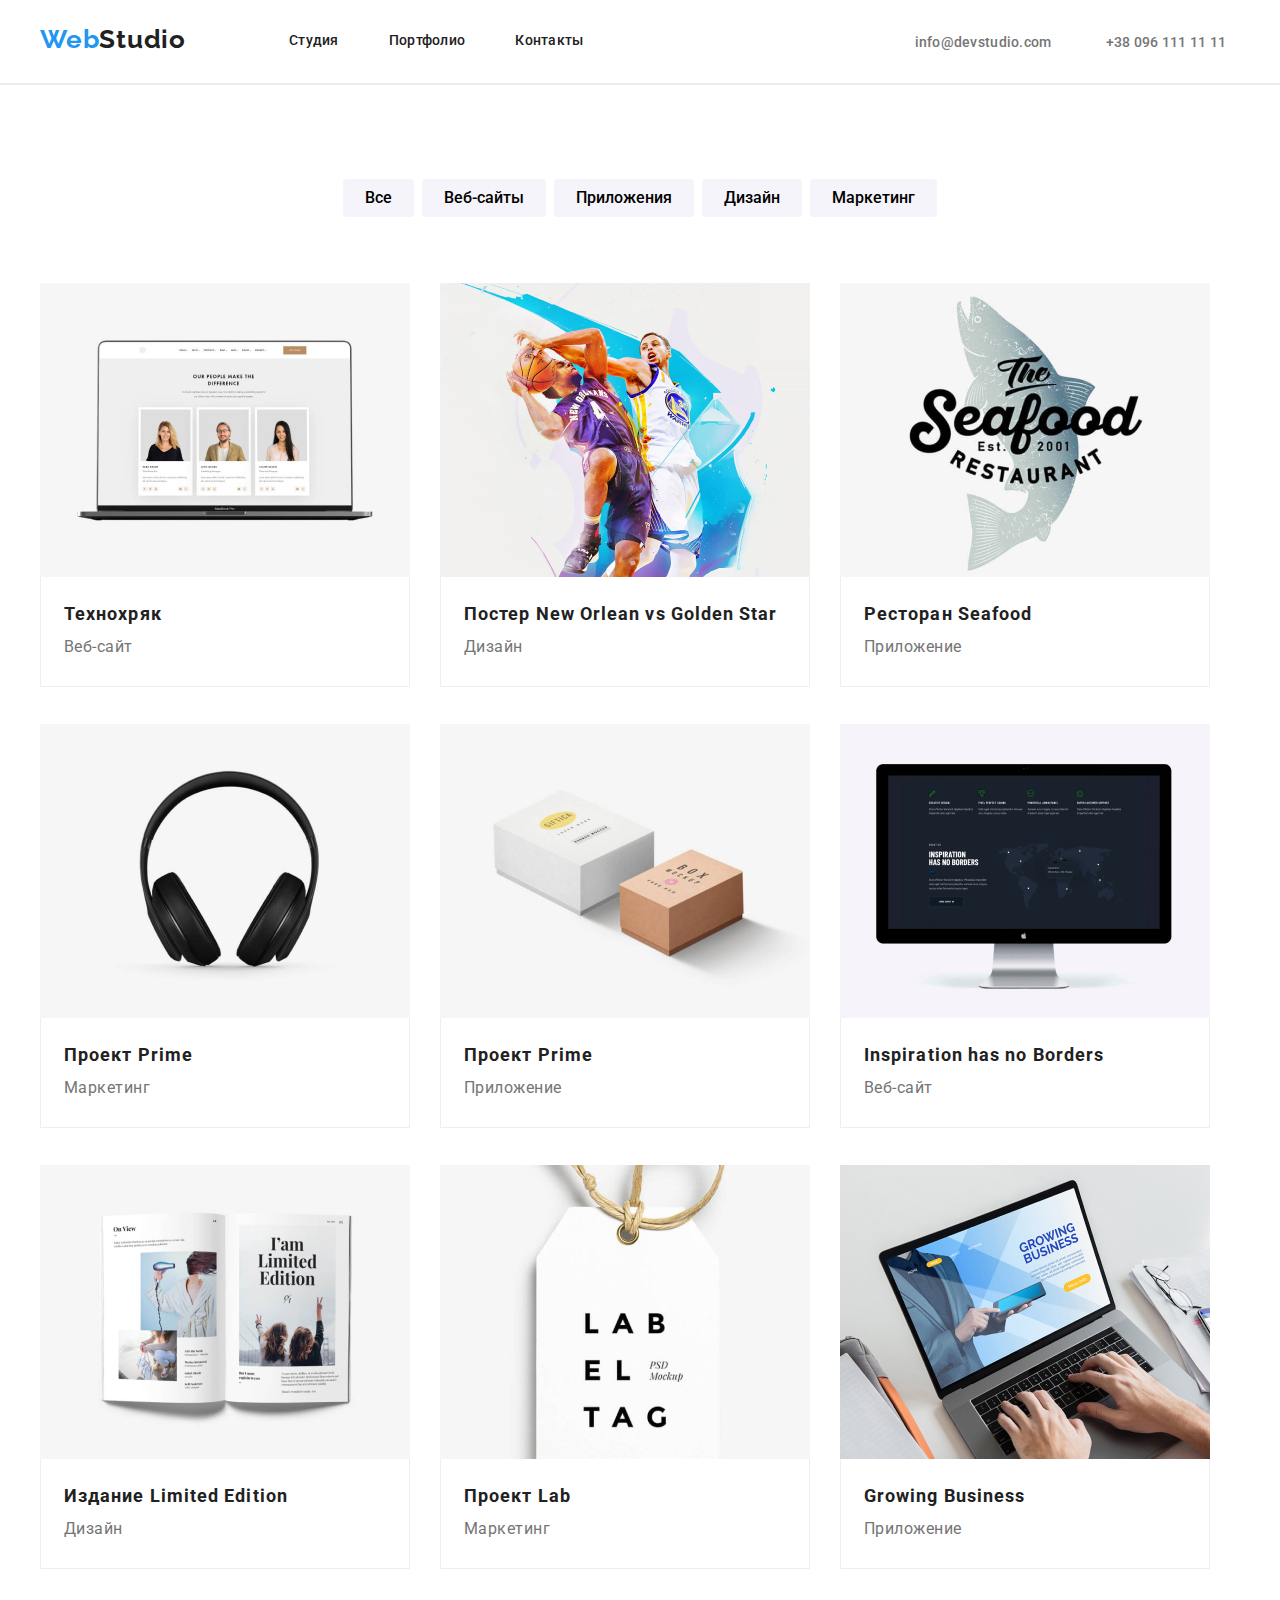
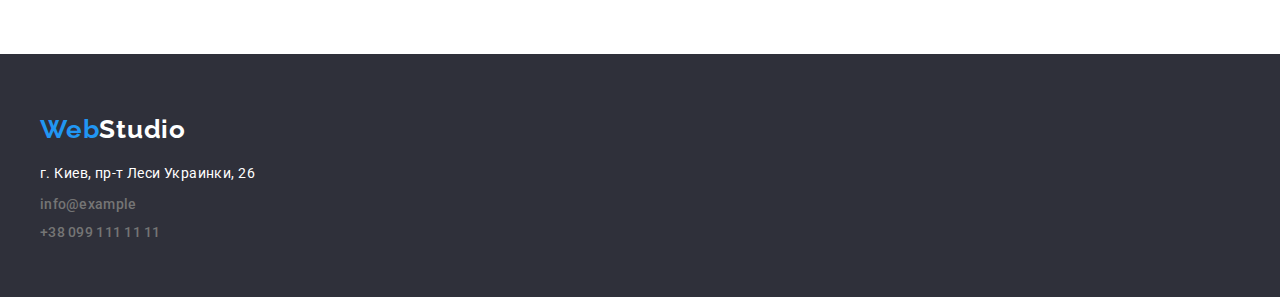
==== commit b6e2d79c: "initial commit" ====
--- a/portfolio.html
+++ b/portfolio.html
@@ -35,23 +35,23 @@
         <div class="container">
           <ul>
             <li>
-              <button type="button" class="button2">⠀⠀Все⠀⠀</button>
+              <button type="button" class="button2">Все</button>
             </li>
     
             <li class="li14">
-              <button type="button" class="button2">⠀⠀Веб-сайты⠀⠀</button>
+              <button type="button" class="button2">Веб-сайты</button>
             </li>
     
             <li class="li15">
-              <button type="button" class="button2">⠀⠀Приложения⠀⠀</button>
+              <button type="button" class="button2">Приложения</button>
             </li>
     
             <li class="li16">
-              <button type="button" class="button2">⠀⠀Дизайн⠀⠀</button>
+              <button type="button" class="button2">Дизайн</button>
             </li>
     
             <li class="li17">
-              <button type="button" class="button2">⠀⠀Маркетинг⠀⠀</button>
+              <button type="button" class="button2">Маркетинг</button>
             </li>
           </ul> 
         </div>
--- a/css/style.css
+++ b/css/style.css
@@ -1,5 +1,11 @@
+@import 'node_modules/modern-normalize/modern-normalize.css';
+
+html, body {
+    margin: 0;
+    padding: 0;
+  }
+
 body {
-    margin: 0;
     color: #212121;
     background-color: #FFFFFF;
     font-family: Roboto;
@@ -79,26 +85,32 @@
 .main-section-2 {
     display: flex;
     background-color: #FFFFFF;
-}
-
-.main-section-2 ul {
-    display: flex;
-    margin: 0;
     padding-top: 94px;
     padding-bottom: 94px;
 }
 
+.main-section-2 ul {
+    display: flex;
+    margin: 0;
+}
+
+.main-section-2 li {
+    width: 270px;
+    height: 101px;
+}
+
 .li1 {
     margin-left: -40px;
 }
 
 .li2 , .li3 , .li4 {
-    margin-left: 65px;
+    margin-left: 30px;
 }
 
 .main-section-3 {
     display: flex;
     background-color: #FFFFFF;
+    padding-bottom: 94px;
 }
 
 .main-section-3 h2 {
@@ -107,7 +119,6 @@
 
 .main-section-3 ul {
     display: flex;
-    padding-bottom: 94px;
 }
 
 .li5 {
@@ -121,11 +132,12 @@
 .main-section-4 {
     display: flex;
     background-color: #F5F4FA;
+    padding-top: 94px;
+    padding-bottom: 94px;
 }
 
 .main-section-4 h2 {
     margin: 0;
-    padding-top: 94px;
     text-align: center;
 }
 
@@ -133,7 +145,6 @@
     display: flex;
     margin: 0;
     padding-top: 50px;
-    padding-bottom: 94px;
 }
 
 .li8 {
@@ -208,7 +219,6 @@
 .main-section-8 {
     background-color: #FFFFFF;
     display: flex;
-    padding-bottom: 30px;
 }
 
 .main-section-8 ul {
@@ -216,20 +226,22 @@
 }
 
 .main-section-9 {
-    padding-bottom: 74px;
+    padding-bottom: 94px;
 }
 
 .main-section-9 h3{
     margin: 0;
+    width: 322px;
+    height: 36px;
     margin-top: -95px;
-    margin-left: 24px;
+    padding-left: 24px;
 }
 
 .main-section-9 p {
     margin: 0;
-    margin-left: 24px;
-    padding-top: 4px;
-    
+    width: 322px;
+    height: 30px; 
+    padding-left: 24px;
 }
 
 footer {
@@ -238,6 +250,10 @@
     margin: 0;
     padding-top: 60px;
     padding-bottom: 40px;
+}
+
+footer ul {
+    margin-left: -40px;
 }
 
 .li12 , .li13 {
@@ -356,6 +372,9 @@
 border-radius: 4px;
 height: 38px;
 border: 0;
+
+padding-left: 22px;
+padding-right: 22px;
 }
 
 .button2:hover,
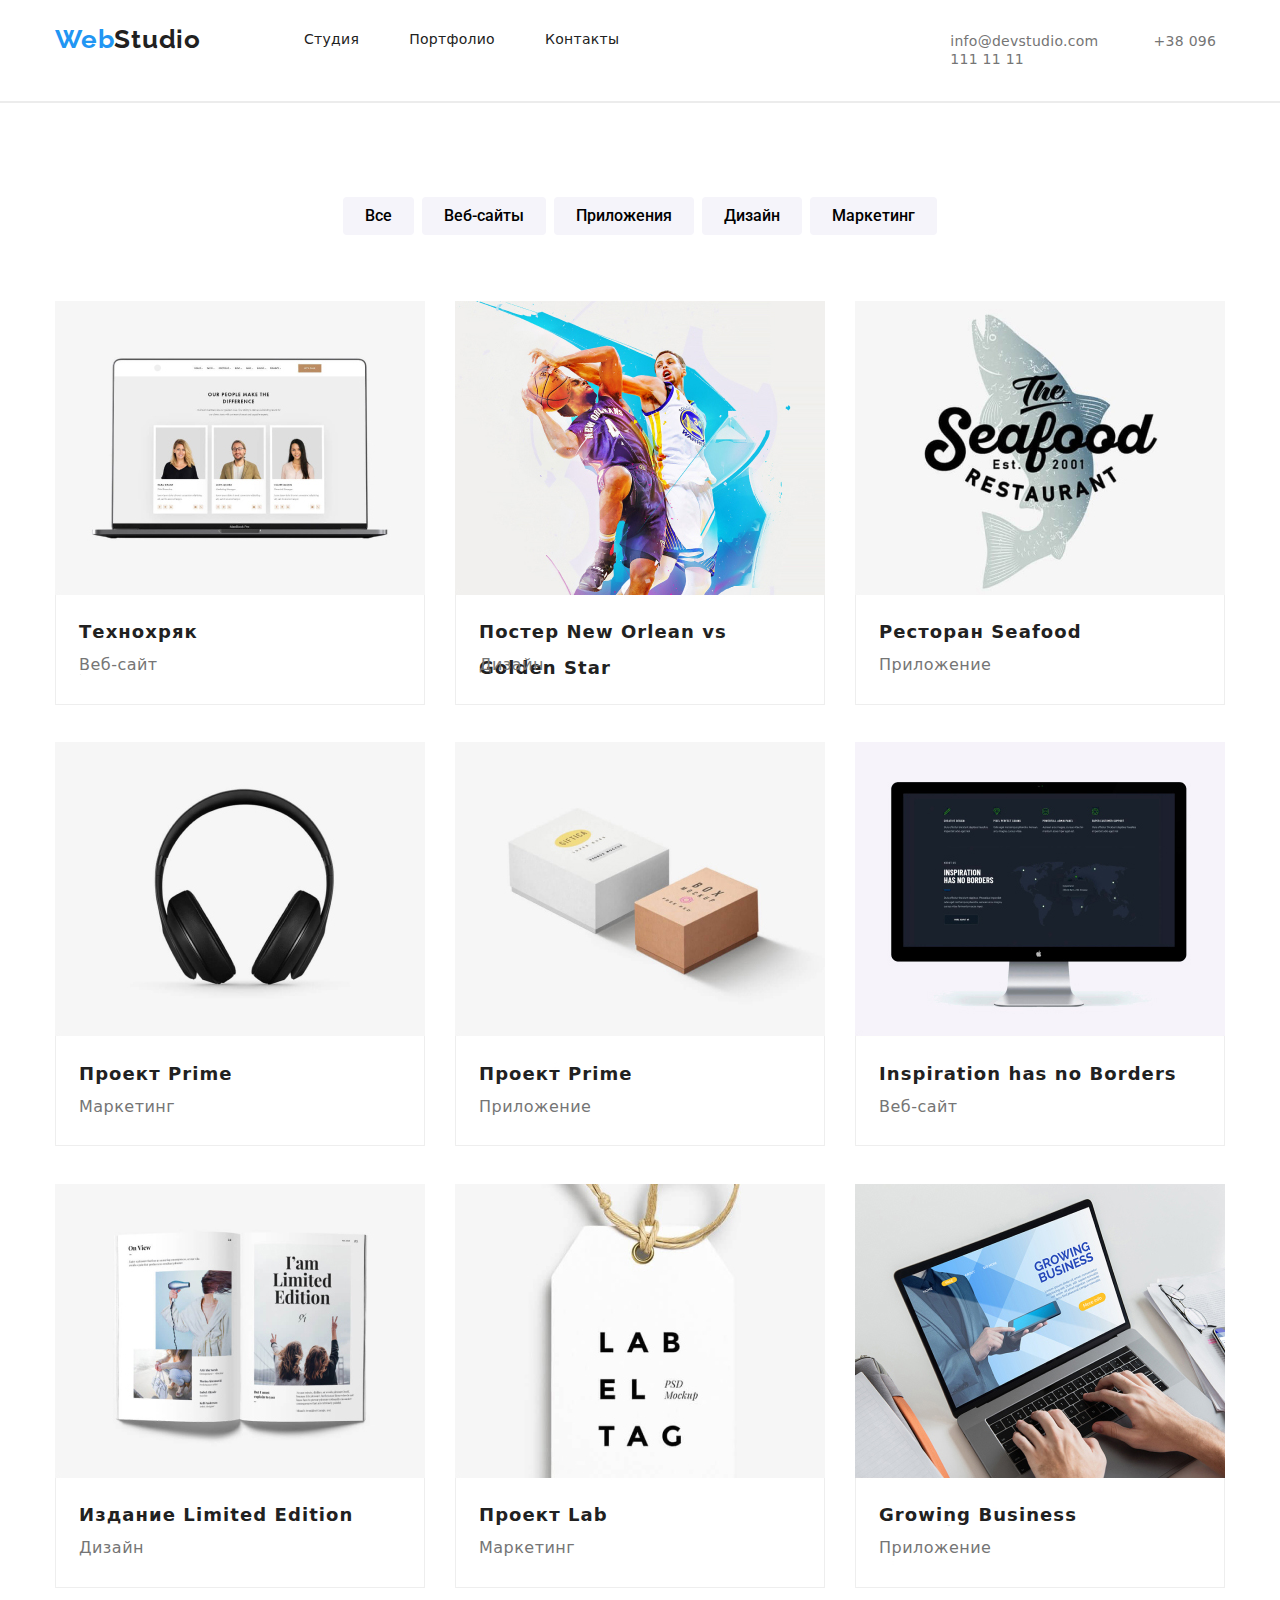
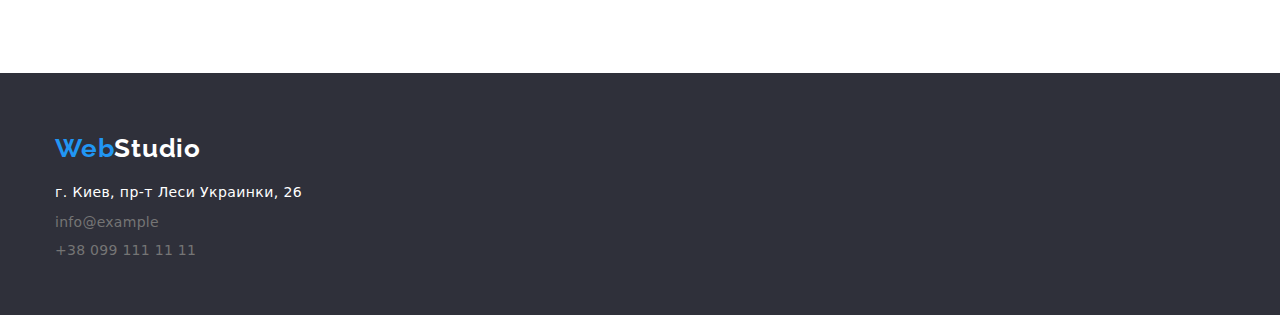
==== commit d3379f56: "initial commit" ====
--- a/portfolio.html
+++ b/portfolio.html
@@ -4,6 +4,9 @@
 <head>
   <title>goit-markup-hw-03</title>
   <link href="./css/style.css" rel="stylesheet">
+  <link href="./css/modern-normalize.css" rel="stylesheet">
+  <link rel="preconnect" href="https://fonts.googleapis.com">
+  <link rel="preconnect" href="https://fonts.gstatic.com" crossorigin>
   <link rel="preconnect" href="https://fonts.googleapis.com">
   <link rel="preconnect" href="https://fonts.gstatic.com" crossorigin>
   <link href="https://fonts.googleapis.com/css2?family=Raleway:ital,wght@0,100;0,200;0,300;0,400;0,500;0,600;0,700;0,800;0,900;1,100;1,200;1,300;1,400;1,500;1,600;1,700;1,800;1,900&family=Roboto:ital,wght@0,100;0,300;0,400;0,500;0,700;0,900;1,100;1,300;1,400;1,500;1,700;1,900&display=swap" rel="stylesheet">
--- a/css/style.css
+++ b/css/style.css
@@ -1,5 +1,3 @@
-@import 'node_modules/modern-normalize/modern-normalize.css';
-
 html, body {
     margin: 0;
     padding: 0;
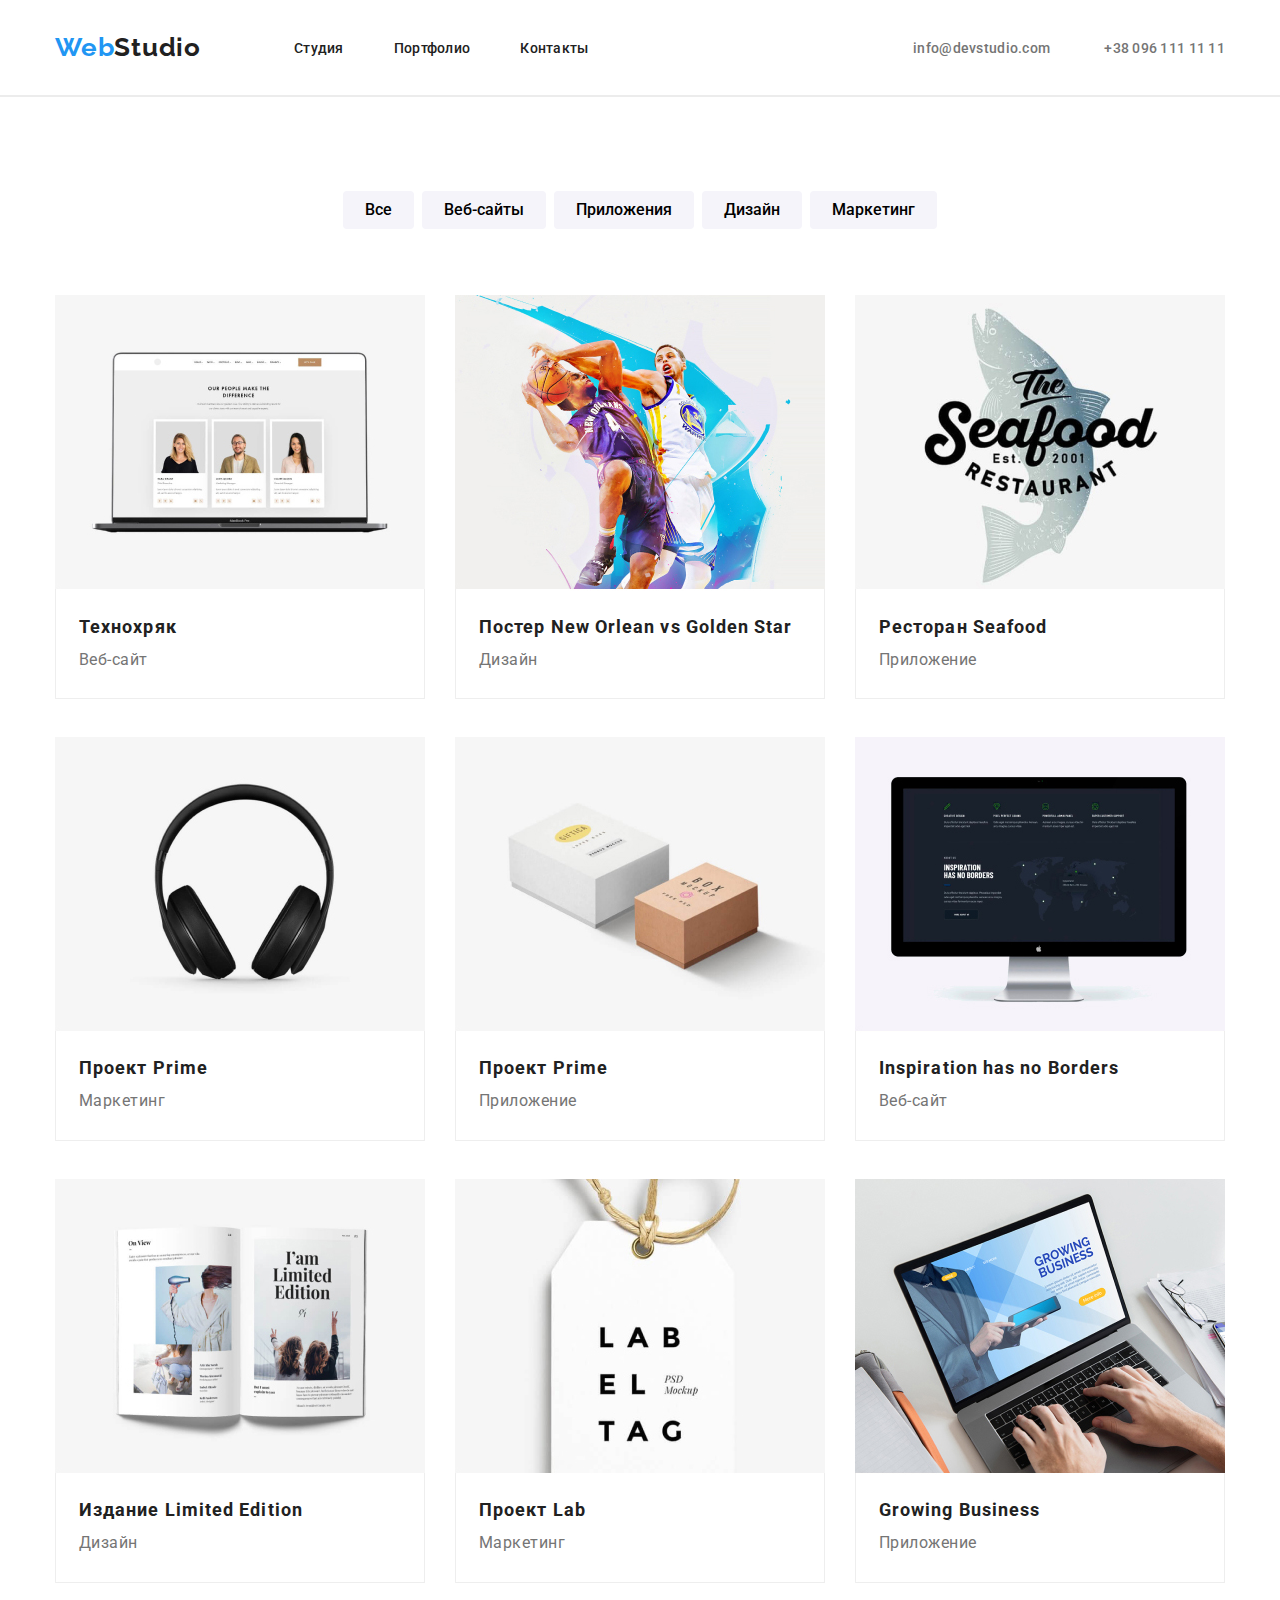
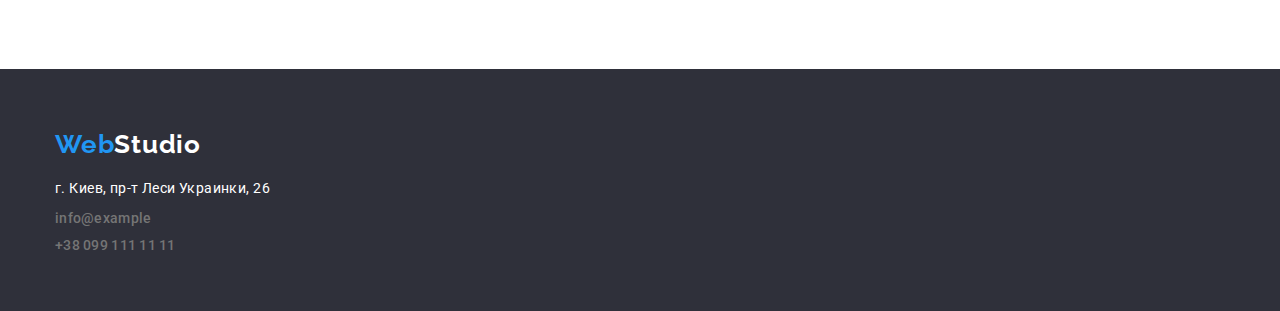
==== commit f3d8d4ef: "initial commit" ====
--- a/portfolio.html
+++ b/portfolio.html
@@ -33,8 +33,7 @@
 <hr class="line">
 
   <main>
-    <section>
-      <div class="main-section-5">
+    <section class="main-section-5">
         <div class="container">
           <ul>
             <li>
@@ -58,9 +57,9 @@
             </li>
           </ul> 
         </div>
-      </div>
+    </section>
 
-      <div class="main-section-9">
+    <section class="main-section-9">
         <div class="main-section-6">
           <div class="container">
               <ul>
@@ -133,9 +132,6 @@
               </ul>
           </div>
       </div>
-      </div>
-      
-      
     </section>
   </main>
 
--- a/css/style.css
+++ b/css/style.css
@@ -18,6 +18,13 @@
 header {
     display: flex;
     background-color: #FFFFFF;
+    padding-top: 32px;
+    padding-bottom: 32px;
+    font-family: Roboto;
+}
+
+main {
+    font-family: Roboto;
 }
 
 .line {
@@ -36,8 +43,8 @@
 header ul {
     display: flex;
     margin: 0;
-    padding-top: 30px;
-    padding-bottom: 30px;
+    padding: 0;
+    margin-top: 7px;
 }
 
 .a1 , .a2 , .a3{
@@ -45,15 +52,12 @@
 }
 
 .contact {
-    padding-top: 32px;
-    padding-bottom: 32px;
-    padding-left: 331px;
+    margin-left: auto;
+    margin-top: 7px;
 }
 
 header .logo-link {
-    padding-top: 24px;
-    padding-bottom: 25px;
-    padding-right: 63px;
+    margin-right: 93px;
 }
 
 .container {
@@ -94,7 +98,6 @@
 
 .main-section-2 li {
     width: 270px;
-    height: 101px;
 }
 
 .li1 {
@@ -120,7 +123,7 @@
 }
 
 .li5 {
-    margin-left: -25px;
+    margin-left: -40px;
 }
 
 .li6 , .li7 {
@@ -146,7 +149,7 @@
 }
 
 .li8 {
-    margin-left: -25px;
+    margin-left: -40px;
 
 }
 
@@ -229,16 +232,15 @@
 
 .main-section-9 h3{
     margin: 0;
-    width: 322px;
-    height: 36px;
+    width: 353px;
     margin-top: -95px;
     padding-left: 24px;
+    padding-right: 0px;
 }
 
 .main-section-9 p {
     margin: 0;
     width: 322px;
-    height: 30px; 
     padding-left: 24px;
 }
 
@@ -248,6 +250,7 @@
     margin: 0;
     padding-top: 60px;
     padding-bottom: 40px;
+    font-family: Roboto;
 }
 
 footer ul {
@@ -255,7 +258,7 @@
 }
 
 .li12 , .li13 {
-    padding-top: 9px;
+    margin-top: 9px;
 }
 
 .logo-link {
@@ -308,14 +311,24 @@
 }
 
 .link-inline3 {
-font-style: normal;
-font-weight: normal;
+font-family: Roboto;
+font-style: normal;
+font-weight: 400;
 font-size: 14px;
 line-height: 24px;
 letter-spacing: 0.03em;
 color: #FFFFFF;
 }
 
+.link-inline4 {
+font-family: Roboto;
+font-style: normal;
+font-weight: 400;
+font-size: 14px;
+line-height: 24px;
+letter-spacing: 0.03em;
+color: rgba(255, 255, 255, 0.6);
+}
 
 .link-inline:hover,
 .link-inline:focus {
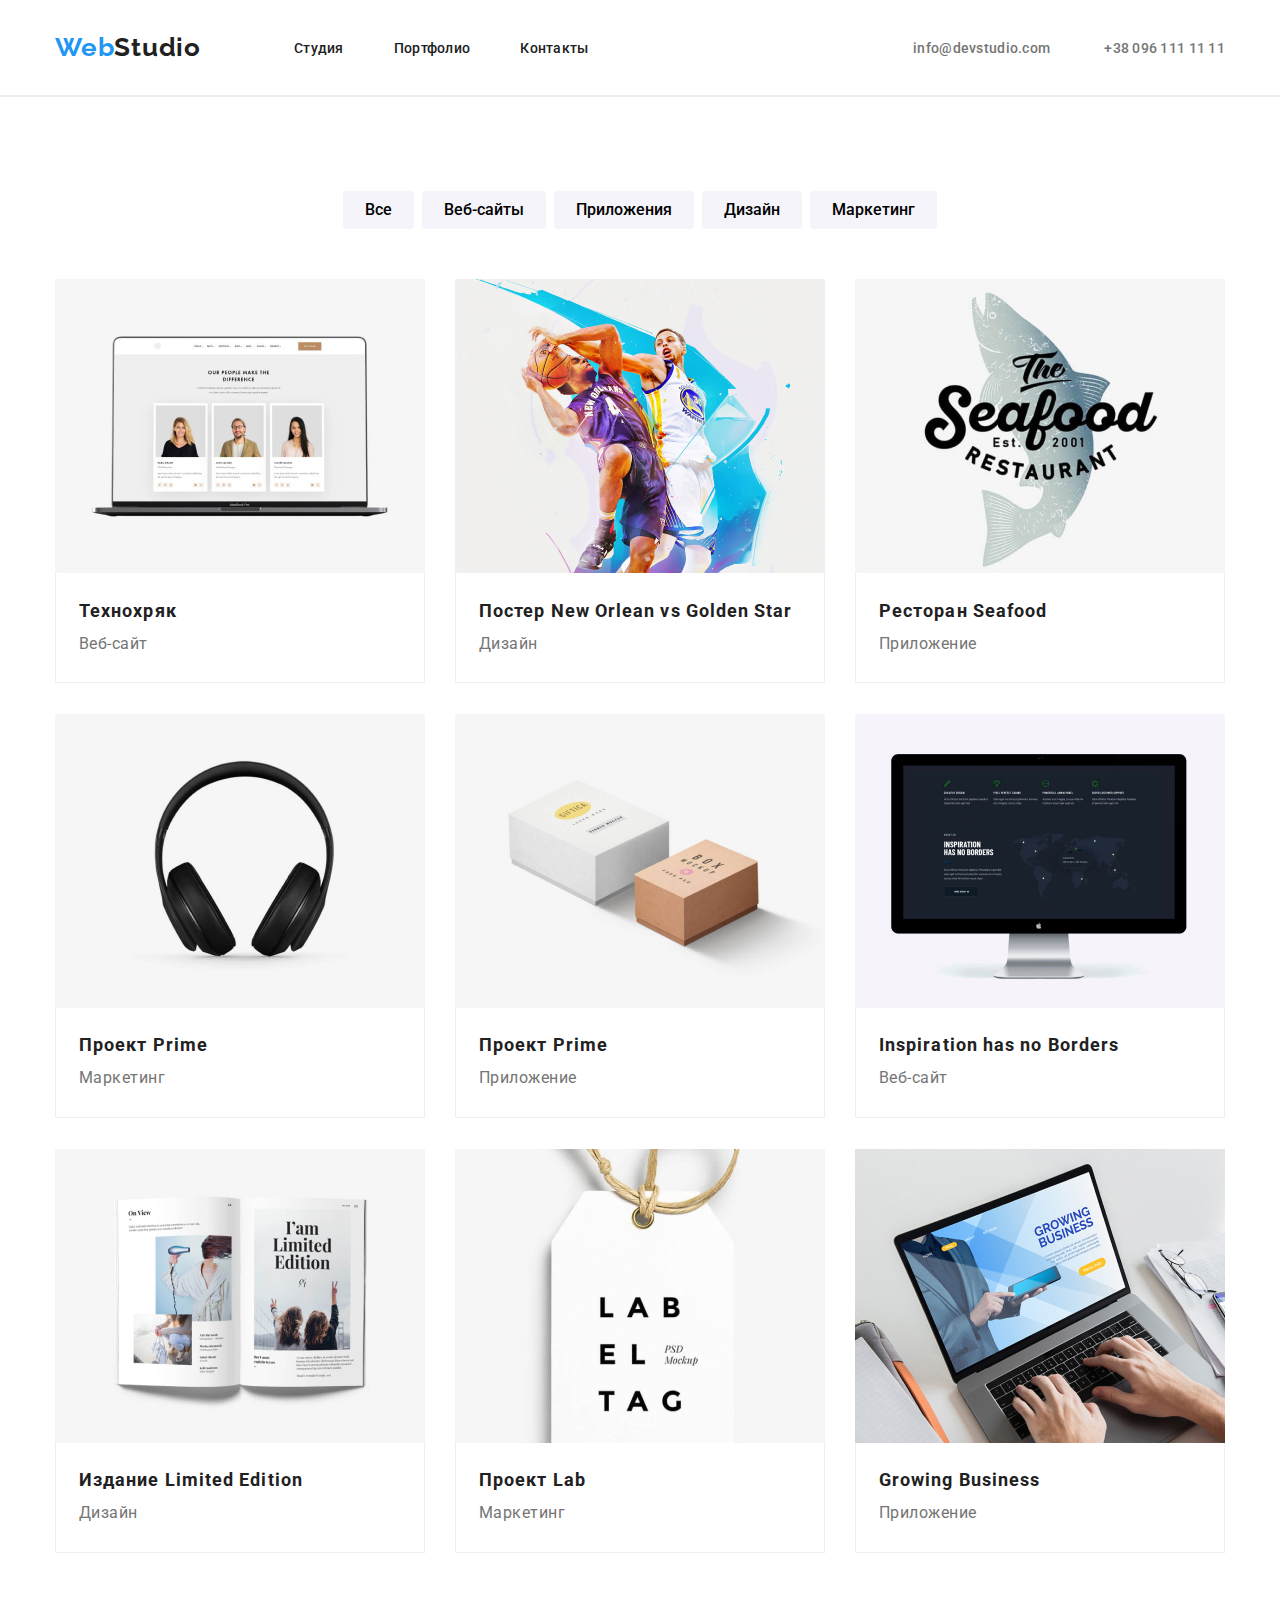
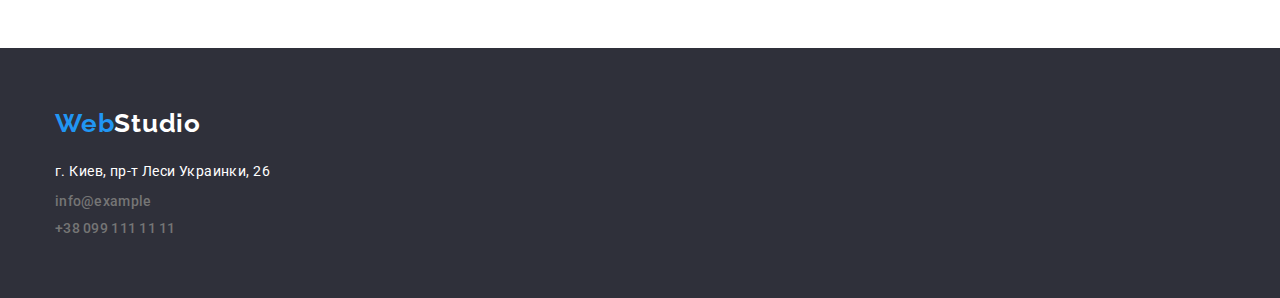
==== commit f00c3a47: "initial commit" ====
--- a/portfolio.html
+++ b/portfolio.html
@@ -33,7 +33,8 @@
 <hr class="line">
 
   <main>
-    <section class="main-section-5">
+    <section class="main-section-9">
+    <div class="main-section-5">
         <div class="container">
           <ul>
             <li>
@@ -57,9 +58,8 @@
             </li>
           </ul> 
         </div>
-    </section>
+    </div>
 
-    <section class="main-section-9">
         <div class="main-section-6">
           <div class="container">
               <ul>
--- a/css/style.css
+++ b/css/style.css
@@ -13,7 +13,9 @@
     text-decoration: none;
    }
 
-ul { list-style: none; }
+ul { list-style: none; padding-left: 0; margin: 0; }
+
+h1, h2, h3, h4, h5, h6, p { margin: 0; }
 
 header {
     display: flex;
@@ -82,6 +84,7 @@
 .button-pos {
     display: flex;
     justify-content: center;
+    margin-top: 30px;
 }
 
 .main-section-2 {
@@ -100,8 +103,8 @@
     width: 270px;
 }
 
-.li1 {
-    margin-left: -40px;
+.main-section-2 p{
+    margin-top: 10px;
 }
 
 .li2 , .li3 , .li4 {
@@ -119,12 +122,10 @@
 }
 
 .main-section-3 ul {
-    display: flex;
-}
-
-.li5 {
-    margin-left: -40px;
-}
+    margin-top: 50px;
+    display: flex;
+}
+
 
 .li6 , .li7 {
     margin-left: 30px;
@@ -145,12 +146,7 @@
 .main-section-4 ul {
     display: flex;
     margin: 0;
-    padding-top: 50px;
-}
-
-.li8 {
-    margin-left: -40px;
-
+    margin-top: 50px;
 }
 
 .li9 , .li10 , .li11{
@@ -173,13 +169,11 @@
 .main-section-5 {
     display: flex;
     background-color: #FFFFFF;
-    padding-top: 94px;
-    padding-bottom: 50px;
+    margin-bottom: 50px;
 }
 
 .main-section-5 ul {
     display: flex;
-    margin-left: -40px;
     margin-top: 0;
     margin-bottom: 0;
     justify-content: center;
@@ -192,15 +186,11 @@
 .main-section-6 {
     background-color: #FFFFFF;
     display: flex;
-    padding-bottom: 30px;
+    margin-bottom: 55px;
 }
 
 .main-section-6 ul {
     display: flex;
-}
-
-.li18 , .li21 , .li24 {
-    margin-left: -40px;
 }
 
 .li19 , .li20 , .li22 , .li23 , .li25 , .li26{
@@ -210,7 +200,7 @@
 .main-section-7 {
     background-color: #FFFFFF;
     display: flex;
-    padding-bottom: 30px;
+    margin-bottom: 55px;
 }
 
 .main-section-7 ul {
@@ -226,7 +216,12 @@
     display: flex;
 }
 
+.main-section-8 li {
+    margin-bottom: 25px;
+}
+
 .main-section-9 {
+    padding-top: 94px;
     padding-bottom: 94px;
 }
 
@@ -249,12 +244,12 @@
     background-color: #2F303A;
     margin: 0;
     padding-top: 60px;
-    padding-bottom: 40px;
+    padding-bottom: 60px;
     font-family: Roboto;
 }
 
 footer ul {
-    margin-left: -40px;
+    margin-top: 20px;
 }
 
 .li12 , .li13 {
